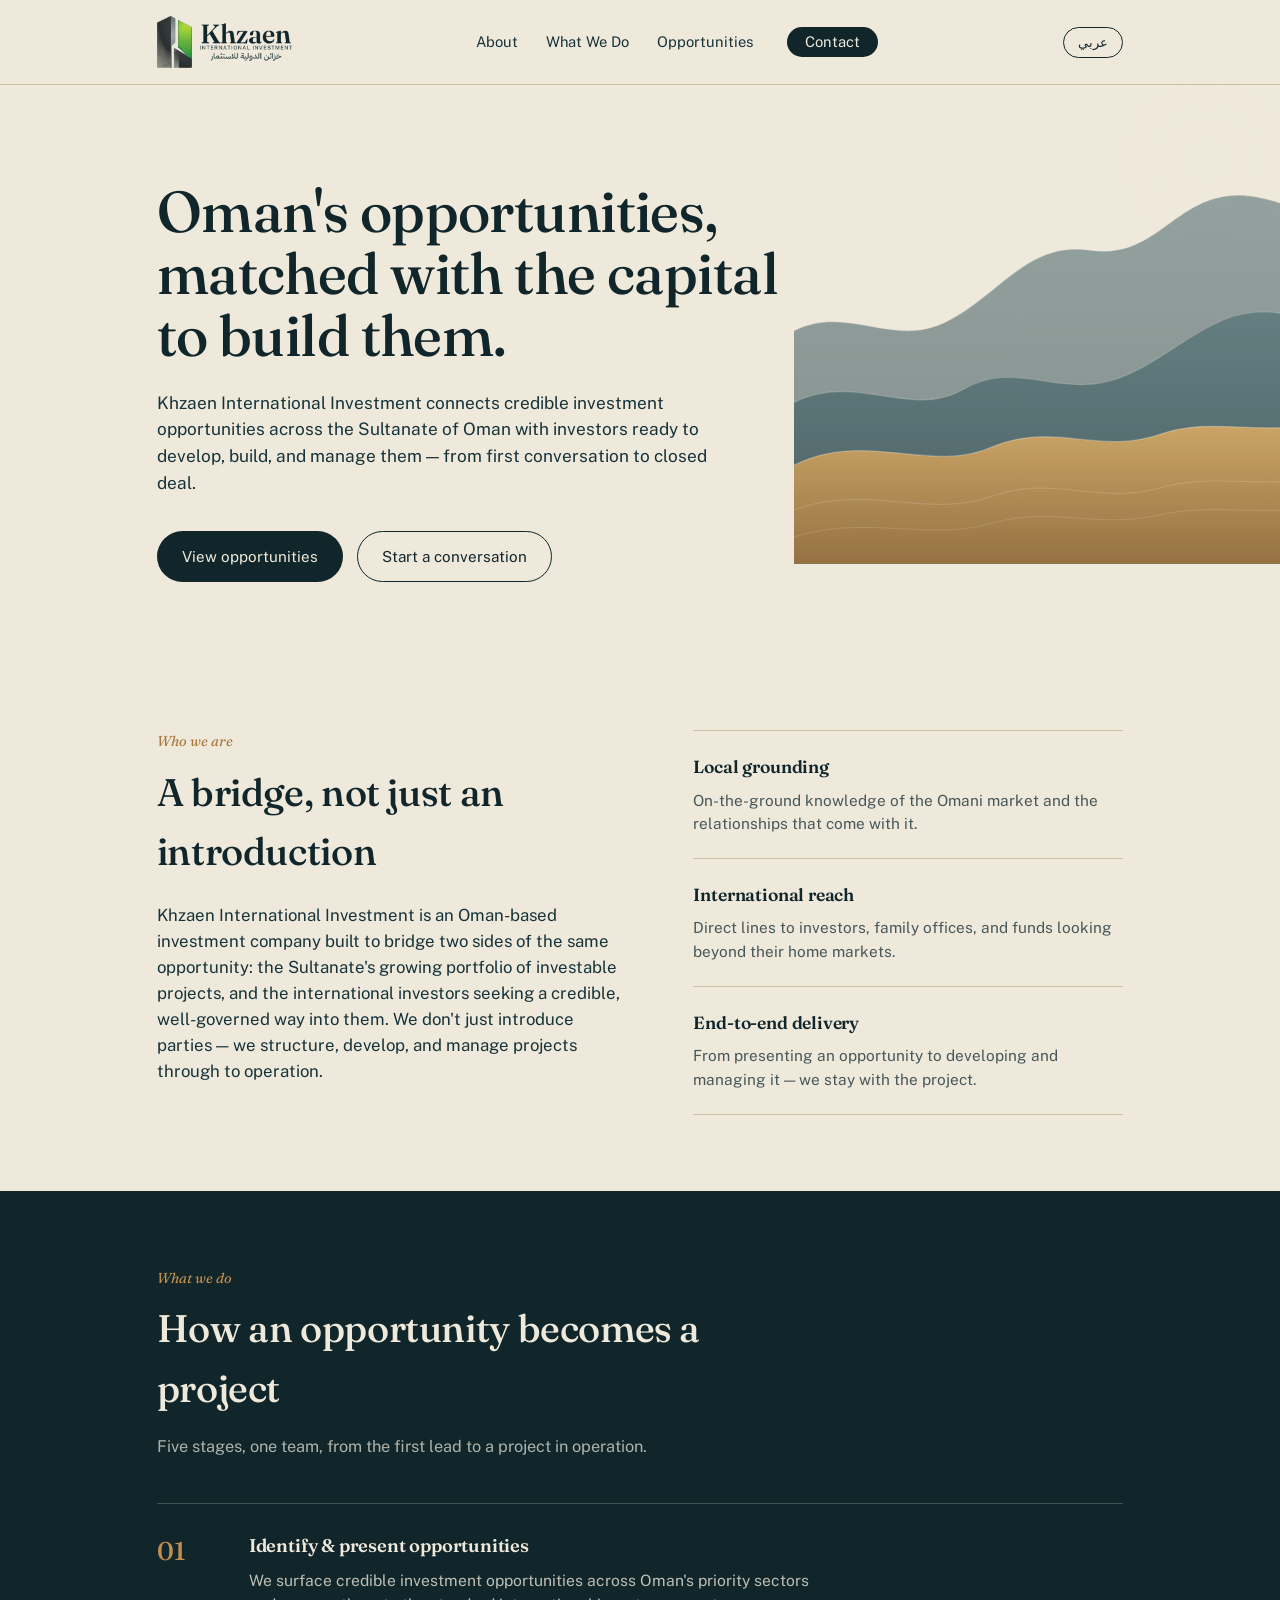
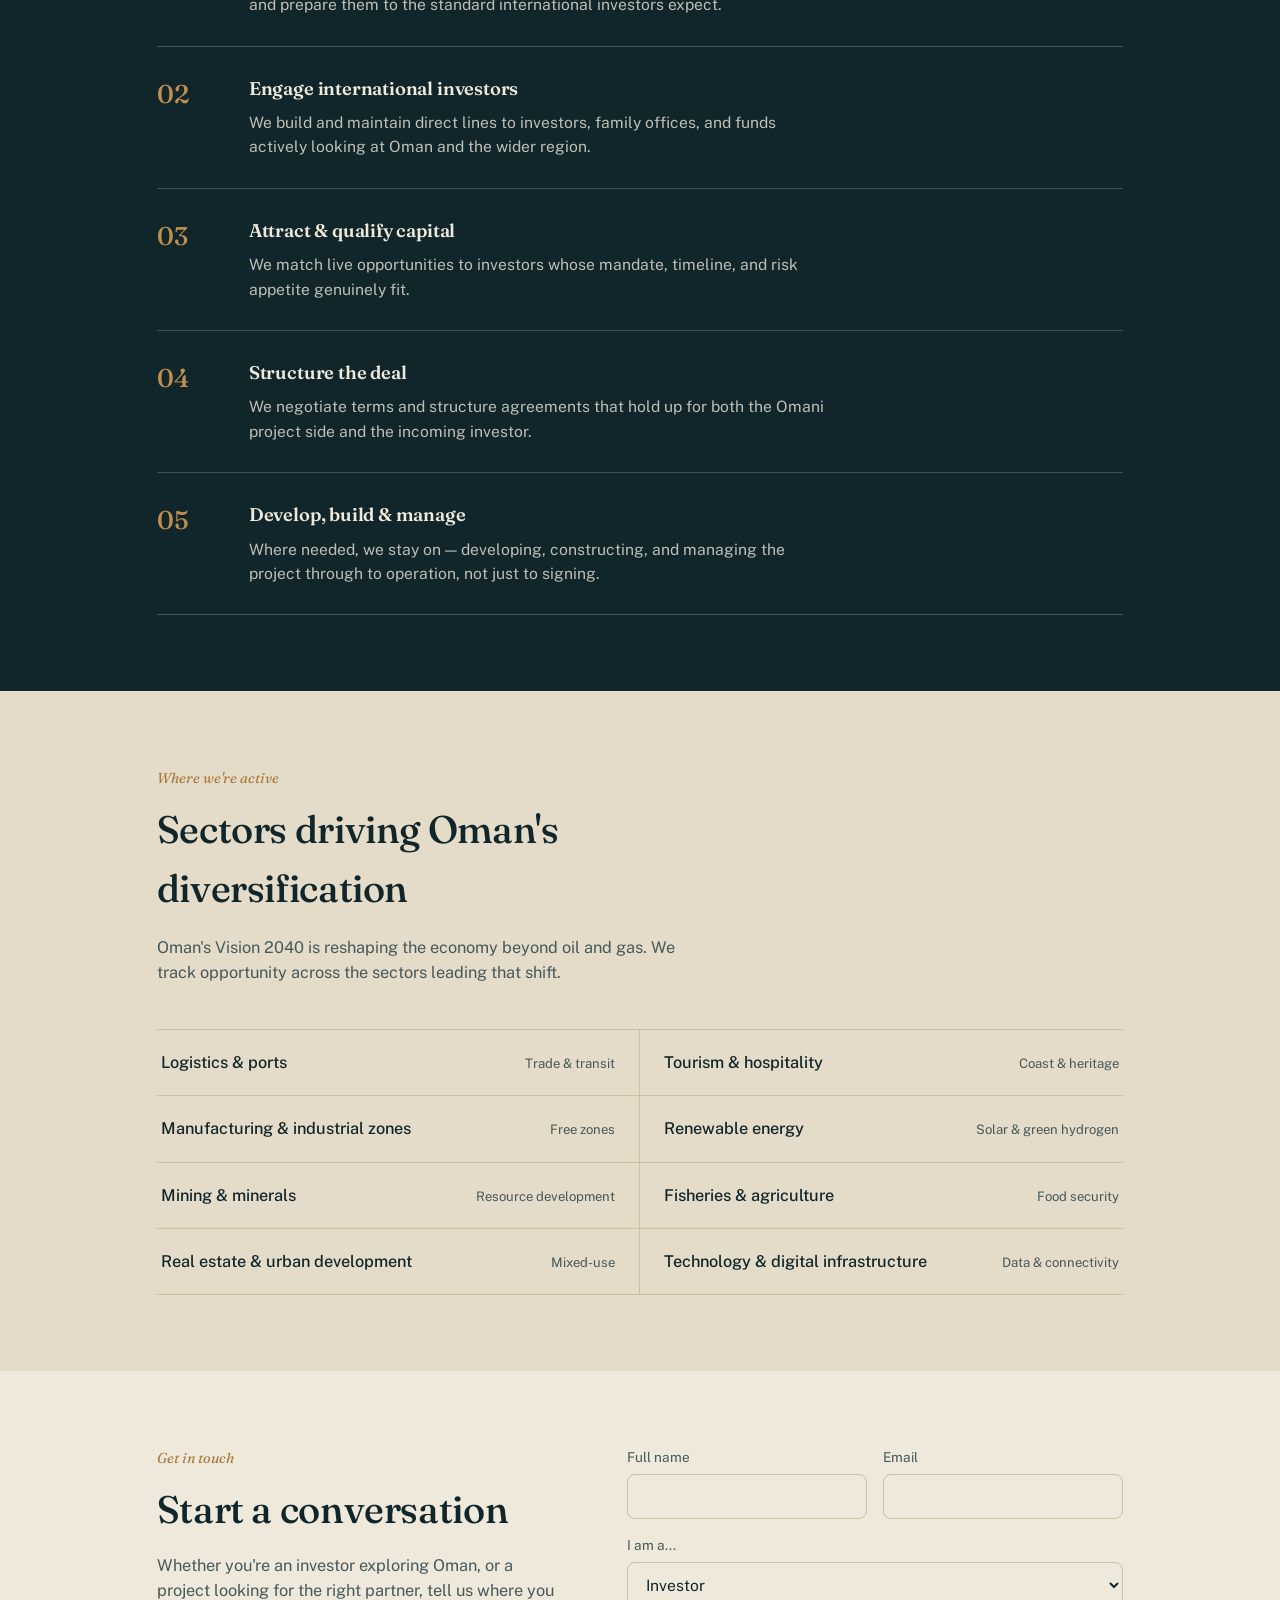
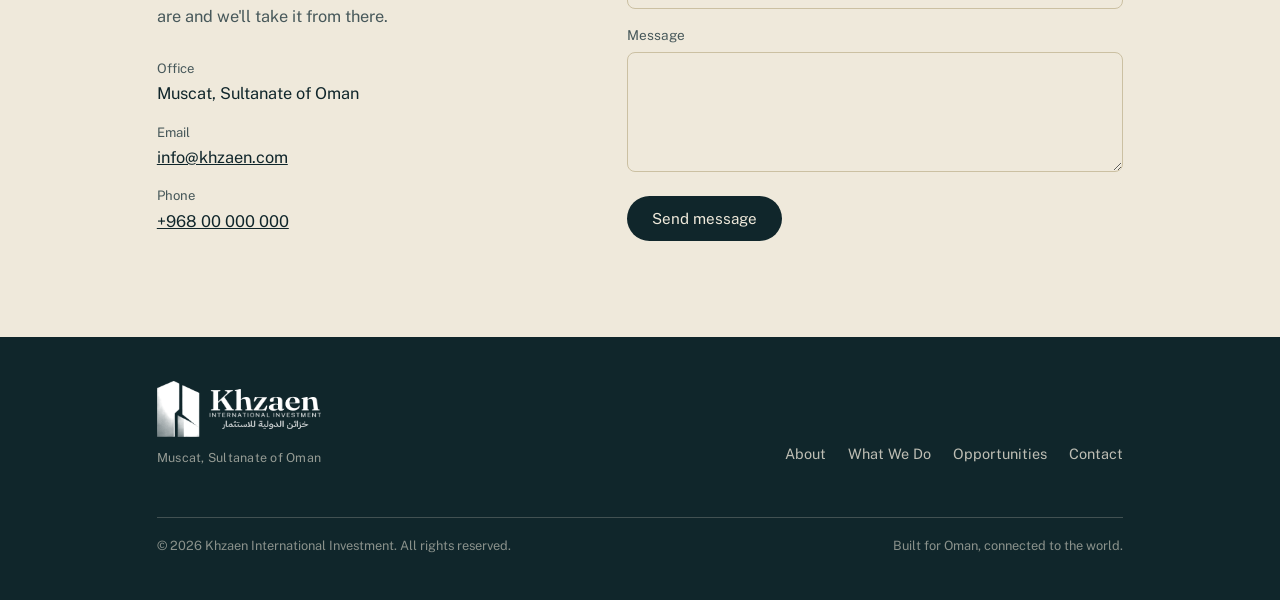
==== index.html @ ea6ee42a "Redesign hero graphic with organic contour illustration" ====
<!DOCTYPE html>
<html lang="en" dir="ltr">
<head>
<meta charset="UTF-8">
<meta name="viewport" content="width=device-width, initial-scale=1.0">
<title>Khzaen International Investment | خزائن الدولية للاستثمار</title>
<meta name="description" content="Khzaen International Investment connects credible investment opportunities in the Sultanate of Oman with international investors — from first conversation to closed deal.">
<link rel="stylesheet" href="styles.css?v=2">
</head>
<body>

<header class="site-header">
  <div class="wrap">
    <a href="#top" class="brand" style="text-decoration:none;">
      <img src="assets/letterhead_logos/khzaen-logo-color.png" alt="Khzaen International Investment | خزائن الدولية للاستثمار" class="brand-logo">
    </a>

    <nav class="primary-nav">
      <a href="#about"><span data-en>About</span><span data-ar>من نحن</span></a>
      <a href="#what-we-do"><span data-en>What We Do</span><span data-ar>ماذا نقدم</span></a>
      <a href="#sectors"><span data-en>Opportunities</span><span data-ar>الفرص</span></a>
      <a href="#contact" class="nav-cta"><span data-en>Contact</span><span data-ar>تواصل معنا</span></a>
    </nav>

    <div class="header-controls">
      <button class="lang-toggle" id="langToggle" aria-label="Switch language">
        <span data-en>عربي</span>
        <span data-ar>English</span>
      </button>
      <button class="menu-btn" id="menuBtn" aria-label="Open menu" aria-expanded="false">
        <span></span><span></span><span></span>
      </button>
    </div>
  </div>

  <nav class="mobile-nav" id="mobileNav">
    <a href="#about"><span data-en>About</span><span data-ar>من نحن</span></a>
    <a href="#what-we-do"><span data-en>What We Do</span><span data-ar>ماذا نقدم</span></a>
    <a href="#sectors"><span data-en>Opportunities</span><span data-ar>الفرص</span></a>
    <a href="#contact"><span data-en>Contact</span><span data-ar>تواصل معنا</span></a>
  </nav>
</header>

<main id="top">

  <!-- HERO -->
  <section class="hero">
    <svg class="hero-motif" viewBox="0 0 600 560" xmlns="http://www.w3.org/2000/svg" aria-hidden="true">
      <!-- organic terrace/wadi contour illustration, Jebel Akhdar inspired -->
      <defs>
        <linearGradient id="ridgeBack" x1="0" y1="0" x2="0" y2="1">
          <stop offset="0%" stop-color="#345761"/>
          <stop offset="100%" stop-color="#16333A"/>
        </linearGradient>
        <linearGradient id="ridgeMid" x1="0" y1="0" x2="0" y2="1">
          <stop offset="0%" stop-color="#4A6B71"/>
          <stop offset="100%" stop-color="#28454B"/>
        </linearGradient>
        <linearGradient id="ridgeFront" x1="0" y1="0" x2="0" y2="1">
          <stop offset="0%" stop-color="#C9A05C"/>
          <stop offset="100%" stop-color="#8C6532"/>
        </linearGradient>
        <radialGradient id="sunGlow" cx="50%" cy="50%" r="50%">
          <stop offset="0%" stop-color="#EFE9DC" stop-opacity="0.95"/>
          <stop offset="100%" stop-color="#EFE9DC" stop-opacity="0"/>
        </radialGradient>
      </defs>

      <circle cx="460" cy="110" r="90" fill="url(#sunGlow)"/>
      <circle cx="460" cy="110" r="30" fill="#EFE9DC" opacity="0.95"/>

      <path d="M0,560 L0,300 C 60,270 110,320 170,290 C 230,260 260,200 330,210 C 400,220 420,160 480,150 C 530,142 560,175 600,160 L600,560 Z"
            fill="url(#ridgeBack)" opacity="0.55"/>
      <path d="M0,300 C 60,270 110,320 170,290 C 230,260 260,200 330,210 C 400,220 420,160 480,150 C 530,142 560,175 600,160"
            fill="none" stroke="#EFE9DC" stroke-opacity="0.25" stroke-width="1.5"/>

      <path d="M0,560 L0,380 C 70,345 130,400 190,365 C 250,330 300,380 370,350 C 430,325 470,270 540,280 C 570,285 585,300 600,295 L600,560 Z"
            fill="url(#ridgeMid)" opacity="0.8"/>
      <path d="M0,380 C 70,345 130,400 190,365 C 250,330 300,380 370,350 C 430,325 470,270 540,280 C 570,285 585,300 600,295"
            fill="none" stroke="#EFE9DC" stroke-opacity="0.2" stroke-width="1.5"/>

      <path d="M0,560 L0,450 C 80,410 150,460 220,430 C 290,400 340,440 410,415 C 470,395 520,420 600,400 L600,560 Z"
            fill="url(#ridgeFront)"/>
      <path d="M0,450 C 80,410 150,460 220,430 C 290,400 340,440 410,415 C 470,395 520,420 600,400"
            fill="none" stroke="#EFE9DC" stroke-opacity="0.3" stroke-width="1.5"/>
      <path d="M0,500 C 80,470 150,510 220,485 C 290,460 340,495 410,475 C 470,458 520,478 600,462"
            fill="none" stroke="#EFE9DC" stroke-opacity="0.22" stroke-width="1"/>
      <path d="M0,530 C 80,505 150,535 220,515 C 290,495 340,522 410,505 C 470,492 520,508 600,495"
            fill="none" stroke="#EFE9DC" stroke-opacity="0.18" stroke-width="1"/>
    </svg>

    <div class="wrap">
      <div class="hero-inner">
        <h1>
          <span data-en>Oman's opportunities, matched with the capital to build them.</span>
          <span data-ar>فرص عُمان، بالتمويل القادر على تحقيقها.</span>
        </h1>
        <p class="lede">
          <span data-en>Khzaen International Investment connects credible investment opportunities across the Sultanate of Oman with investors ready to develop, build, and manage them — from first conversation to closed deal.</span>
          <span data-ar>تجمع خزائن الدولية للاستثمار بين الفرص الاستثمارية الموثوقة في سلطنة عُمان والمستثمرين المستعدين لتطويرها وبنائها وإدارتها — من أول حديث حتى إتمام الصفقة.</span>
        </p>
        <div class="hero-ctas">
          <a href="#sectors" class="btn btn-primary">
            <span data-en>View opportunities</span><span data-ar>استعرض الفرص</span>
          </a>
          <a href="#contact" class="btn btn-ghost">
            <span data-en>Start a conversation</span><span data-ar>ابدأ حديثًا</span>
          </a>
        </div>
      </div>
    </div>
  </section>

  <!-- ABOUT -->
  <section class="about" id="about">
    <div class="wrap about-grid">
      <div class="about-body">
        <div class="section-head" style="margin-bottom:20px;">
          <span class="kicker" data-en>Who we are</span>
          <span class="kicker" data-ar>من نحن</span>
          <h2 data-en>A bridge, not just an introduction</h2>
          <h2 data-ar>همزة وصل، لا مجرد تعريف</h2>
        </div>
        <p data-en>Khzaen International Investment is an Oman-based investment company built to bridge two sides of the same opportunity: the Sultanate's growing portfolio of investable projects, and the international investors seeking a credible, well-governed way into them. We don't just introduce parties — we structure, develop, and manage projects through to operation.</p>
        <p data-ar>خزائن الدولية للاستثمار شركة استثمارية مقرها سلطنة عُمان، تأسست لتكون همزة وصل بين طرفي الفرصة نفسها: محفظة عُمان المتنامية من المشاريع القابلة للاستثمار، والمستثمرين الدوليين الباحثين عن طريق موثوق وحوكمة واضحة للدخول إليها. نحن لا نكتفي بالتعريف بين الأطراف، بل نُهيكل المشاريع ونطورها وندير تنفيذها حتى مرحلة التشغيل.</p>
      </div>

      <div class="pillars">
        <div class="pillar">
          <h3><span data-en>Local grounding</span><span data-ar>حضور محلي</span></h3>
          <p><span data-en>On-the-ground knowledge of the Omani market and the relationships that come with it.</span><span data-ar>معرفة ميدانية بالسوق العُماني وشبكة علاقات راسخة على الأرض.</span></p>
        </div>
        <div class="pillar">
          <h3><span data-en>International reach</span><span data-ar>امتداد دولي</span></h3>
          <p><span data-en>Direct lines to investors, family offices, and funds looking beyond their home markets.</span><span data-ar>قنوات مباشرة مع مستثمرين وصناديق عائلية تبحث عن فرص خارج أسواقها المحلية.</span></p>
        </div>
        <div class="pillar">
          <h3><span data-en>End-to-end delivery</span><span data-ar>تنفيذ متكامل</span></h3>
          <p><span data-en>From presenting an opportunity to developing and managing it — we stay with the project.</span><span data-ar>من عرض الفرصة إلى تطويرها وإدارتها — نبقى مع المشروع حتى النهاية.</span></p>
        </div>
      </div>
    </div>
  </section>

  <!-- WHAT WE DO -->
  <section class="pipeline" id="what-we-do">
    <div class="wrap">
      <div class="section-head">
        <span class="kicker" data-en>What we do</span>
        <span class="kicker" data-ar>ماذا نقدم</span>
        <h2 data-en>How an opportunity becomes a project</h2>
        <h2 data-ar>كيف تتحول الفرصة إلى مشروع</h2>
        <p data-en>Five stages, one team, from the first lead to a project in operation.</p>
        <p data-ar>خمس مراحل، فريق واحد، من أول خيط حتى مشروع قائم على التشغيل.</p>
      </div>

      <div class="pipeline-list">
        <div class="pipeline-item">
          <span class="pipeline-num">01</span>
          <div>
            <h3><span data-en>Identify &amp; present opportunities</span><span data-ar>تحديد الفرص وعرضها</span></h3>
            <p><span data-en>We surface credible investment opportunities across Oman's priority sectors and prepare them to the standard international investors expect.</span><span data-ar>نرصد الفرص الاستثمارية الموثوقة في القطاعات ذات الأولوية بعُمان ونجهزها بالمعايير التي يتوقعها المستثمر الدولي.</span></p>
          </div>
        </div>
        <div class="pipeline-item">
          <span class="pipeline-num">02</span>
          <div>
            <h3><span data-en>Engage international investors</span><span data-ar>التواصل مع المستثمرين الدوليين</span></h3>
            <p><span data-en>We build and maintain direct lines to investors, family offices, and funds actively looking at Oman and the wider region.</span><span data-ar>نبني ونحافظ على قنوات مباشرة مع مستثمرين وصناديق عائلية تبحث بجدية عن فرص في عُمان والمنطقة.</span></p>
          </div>
        </div>
        <div class="pipeline-item">
          <span class="pipeline-num">03</span>
          <div>
            <h3><span data-en>Attract &amp; qualify capital</span><span data-ar>جذب رأس المال المناسب</span></h3>
            <p><span data-en>We match live opportunities to investors whose mandate, timeline, and risk appetite genuinely fit.</span><span data-ar>نربط كل فرصة بمستثمرين يتوافق نطاق استثمارهم وجدولهم الزمني وقدرتهم على تحمل المخاطر معها فعليًا.</span></p>
          </div>
        </div>
        <div class="pipeline-item">
          <span class="pipeline-num">04</span>
          <div>
            <h3><span data-en>Structure the deal</span><span data-ar>هيكلة الصفقة</span></h3>
            <p><span data-en>We negotiate terms and structure agreements that hold up for both the Omani project side and the incoming investor.</span><span data-ar>نتفاوض على الشروط ونهيكل الاتفاقيات بما يخدم مصلحة الطرف العُماني والمستثمر الوافد معًا.</span></p>
          </div>
        </div>
        <div class="pipeline-item">
          <span class="pipeline-num">05</span>
          <div>
            <h3><span data-en>Develop, build &amp; manage</span><span data-ar>التطوير والبناء والإدارة</span></h3>
            <p><span data-en>Where needed, we stay on — developing, constructing, and managing the project through to operation, not just to signing.</span><span data-ar>عند الحاجة، نبقى في الصورة: نطور المشروع ونبنيه وندير تشغيله، لا نكتفي بالتوقيع.</span></p>
          </div>
        </div>
      </div>
    </div>
  </section>

  <!-- SECTORS -->
  <section class="sectors" id="sectors">
    <div class="wrap">
      <div class="section-head">
        <span class="kicker" data-en>Where we're active</span>
        <span class="kicker" data-ar>أين نعمل</span>
        <h2 data-en>Sectors driving Oman's diversification</h2>
        <h2 data-ar>القطاعات التي تقود تنويع الاقتصاد العُماني</h2>
        <p data-en>Oman's Vision 2040 is reshaping the economy beyond oil and gas. We track opportunity across the sectors leading that shift.</p>
        <p data-ar>تعيد رؤية عُمان 2040 تشكيل الاقتصاد إلى ما وراء النفط والغاز. نتابع الفرص في القطاعات التي تقود هذا التحول.</p>
      </div>

      <div class="sector-grid">
        <div class="sector-item"><span class="sector-name" data-en>Logistics &amp; ports</span><span class="sector-name" data-ar>الخدمات اللوجستية والموانئ</span><span class="sector-tag" data-en>Trade &amp; transit</span><span class="sector-tag" data-ar>التجارة والعبور</span></div>
        <div class="sector-item"><span class="sector-name" data-en>Tourism &amp; hospitality</span><span class="sector-name" data-ar>السياحة والضيافة</span><span class="sector-tag" data-en>Coast &amp; heritage</span><span class="sector-tag" data-ar>الساحل والتراث</span></div>
        <div class="sector-item"><span class="sector-name" data-en>Manufacturing &amp; industrial zones</span><span class="sector-name" data-ar>الصناعة والمناطق الصناعية</span><span class="sector-tag" data-en>Free zones</span><span class="sector-tag" data-ar>المناطق الحرة</span></div>
        <div class="sector-item"><span class="sector-name" data-en>Renewable energy</span><span class="sector-name" data-ar>الطاقة المتجددة</span><span class="sector-tag" data-en>Solar &amp; green hydrogen</span><span class="sector-tag" data-ar>الطاقة الشمسية والهيدروجين الأخضر</span></div>
        <div class="sector-item"><span class="sector-name" data-en>Mining &amp; minerals</span><span class="sector-name" data-ar>التعدين والثروة المعدنية</span><span class="sector-tag" data-en>Resource development</span><span class="sector-tag" data-ar>تطوير الموارد</span></div>
        <div class="sector-item"><span class="sector-name" data-en>Fisheries &amp; agriculture</span><span class="sector-name" data-ar>الثروة السمكية والزراعة</span><span class="sector-tag" data-en>Food security</span><span class="sector-tag" data-ar>الأمن الغذائي</span></div>
        <div class="sector-item"><span class="sector-name" data-en>Real estate &amp; urban development</span><span class="sector-name" data-ar>التطوير العقاري والحضري</span><span class="sector-tag" data-en>Mixed-use</span><span class="sector-tag" data-ar>الاستخدامات المتعددة</span></div>
        <div class="sector-item"><span class="sector-name" data-en>Technology &amp; digital infrastructure</span><span class="sector-name" data-ar>التقنية والبنية الرقمية</span><span class="sector-tag" data-en>Data &amp; connectivity</span><span class="sector-tag" data-ar>البيانات والاتصال</span></div>
      </div>
    </div>
  </section>

  <!-- CONTACT -->
  <section class="contact" id="contact">
    <div class="wrap contact-grid">
      <div class="contact-info">
        <div class="section-head" style="margin-bottom:0;">
          <span class="kicker" data-en>Get in touch</span>
          <span class="kicker" data-ar>تواصل معنا</span>
          <h2 data-en>Start a conversation</h2>
          <h2 data-ar>ابدأ حديثًا</h2>
          <p><span data-en>Whether you're an investor exploring Oman, or a project looking for the right partner, tell us where you are and we'll take it from there.</span><span data-ar>سواء كنت مستثمرًا يستكشف عُمان، أو مشروعًا يبحث عن الشريك المناسب، أخبرنا أين أنت وسنأخذ الأمر من هناك.</span></p>
        </div>

        <dl class="contact-detail">
          <dt data-en>Office</dt><dt data-ar>المكتب</dt>
          <dd data-en>Muscat, Sultanate of Oman</dd><dd data-ar>مسقط، سلطنة عُمان</dd>

          <dt data-en>Email</dt><dt data-ar>البريد الإلكتروني</dt>
          <dd><a href="mailto:info@khzaen.com">info@khzaen.com</a></dd>

          <dt data-en>Phone</dt><dt data-ar>الهاتف</dt>
          <dd><a href="tel:+96800000000">+968 00 000 000</a></dd>
        </dl>
      </div>

      <form class="contact-form" id="contactForm">
        <div class="form-row">
          <div>
            <label for="name"><span data-en>Full name</span><span data-ar>الاسم الكامل</span></label>
            <input type="text" id="name" name="name" required>
          </div>
          <div>
            <label for="email"><span data-en>Email</span><span data-ar>البريد الإلكتروني</span></label>
            <input type="email" id="email" name="email" required>
          </div>
        </div>

        <div>
          <label for="role"><span data-en>I am a...</span><span data-ar>أنا...</span></label>
          <select id="role" name="role">
            <option value="investor" data-en="Investor" data-ar="مستثمر">Investor</option>
            <option value="project" data-en="Project owner" data-ar="صاحب مشروع">Project owner</option>
            <option value="other" data-en="Other" data-ar="أخرى">Other</option>
          </select>
        </div>

        <div>
          <label for="message"><span data-en>Message</span><span data-ar>الرسالة</span></label>
          <textarea id="message" name="message" required></textarea>
        </div>

        <button type="submit" class="btn btn-primary" style="align-self:flex-start;">
          <span data-en>Send message</span><span data-ar>إرسال الرسالة</span>
        </button>
        <p class="form-note" id="formNote"></p>
      </form>
    </div>
  </section>

</main>

<footer>
  <div class="wrap footer-grid">
    <div class="brand">
      <img src="assets/letterhead_logos/khzaen-logo-white.png" alt="Khzaen International Investment | خزائن الدولية للاستثمار" class="brand-logo brand-logo-footer">
      <p class="office-line">
        <span data-en>Muscat, Sultanate of Oman</span>
        <span data-ar>مسقط، سلطنة عُمان</span>
      </p>
    </div>
    <nav class="footer-nav">
      <a href="#about"><span data-en>About</span><span data-ar>من نحن</span></a>
      <a href="#what-we-do"><span data-en>What We Do</span><span data-ar>ماذا نقدم</span></a>
      <a href="#sectors"><span data-en>Opportunities</span><span data-ar>الفرص</span></a>
      <a href="#contact"><span data-en>Contact</span><span data-ar>تواصل معنا</span></a>
    </nav>
    <div class="footer-meta">
      <span data-en>© 2026 Khzaen International Investment. All rights reserved.</span>
      <span data-ar>© 2026 خزائن الدولية للاستثمار. جميع الحقوق محفوظة.</span>
      <span data-en>Built for Oman, connected to the world.</span>
      <span data-ar>مبنية من عُمان، ومتصلة بالعالم.</span>
    </div>
  </div>
</footer>

<script src="script.js"></script>
</body>
</html>
---- styles.css ----
/* ============================================================
   Khzaen International Investment — stylesheet
   Palette: deep marine ink, warm stone paper, muted brass + rust
   ============================================================ */

@import url('https://fonts.googleapis.com/css2?family=Fraunces:ital,opsz,wght@0,9..144,400;0,9..144,500;0,9..144,600;1,9..144,500&family=Public+Sans:wght@400;500;600&family=Markazi+Text:wght@500;600;700&family=IBM+Plex+Sans+Arabic:wght@400;500;600&display=swap');

:root{
  --ink: #10262B;
  --ink-2: #16333A;
  --paper: #EFE9DB;
  --paper-2: #E4DCC8;
  --line: #CBC0A2;
  --line-on-ink: rgba(239,233,219,0.22);
  --brass: #A9793C;
  --brass-bright: #C08F4E;
  --rust: #7B3B2A;
  --ink-soft: #47585A;
  --paper-soft: rgba(239,233,219,0.72);

  --serif-en: 'Fraunces', serif;
  --sans-en: 'Public Sans', sans-serif;
  --serif-ar: 'Markazi Text', serif;
  --sans-ar: 'IBM Plex Sans Arabic', sans-serif;

  --max: 1120px;
  --edge: 6vw;
}

*{ box-sizing:border-box; }
html,body{ margin:0; padding:0; }

html{ scroll-behavior:smooth; }
@media (prefers-reduced-motion: reduce){
  html{ scroll-behavior:auto; }
  *{ animation-duration:0.001ms !important; transition-duration:0.001ms !important; }
}

body{
  background:var(--paper);
  color:var(--ink);
  font-family:var(--sans-en);
  line-height:1.55;
  -webkit-font-smoothing:antialiased;
}

html[lang="ar"] body{ font-family:var(--sans-ar); }

h1,h2,h3,.display{
  font-family:var(--serif-en);
  font-weight:500;
  color:var(--ink);
  margin:0;
  letter-spacing:-0.01em;
}
html[lang="ar"] h1, html[lang="ar"] h2, html[lang="ar"] h3, html[lang="ar"] .display{
  font-family:var(--serif-ar);
  font-weight:700;
  letter-spacing:0;
}

p{ margin:0; }
a{ color:inherit; }
ul{ margin:0; padding:0; list-style:none; }
button{ font-family:inherit; }

/* language toggling ------------------------------------------------ */
html[lang="en"] [data-ar]{ display:none; }
html[lang="ar"] [data-en]{ display:none; }
html[dir="rtl"] { direction:rtl; }

/* logical-property helpers so RTL flips automatically */
.wrap{
  max-width:var(--max);
  margin-inline:auto;
  padding-inline:var(--edge);
}

/* header ------------------------------------------------------------ */
.site-header{
  position:sticky; top:0; z-index:40;
  background:var(--paper-soft);
  backdrop-filter:blur(10px);
  border-bottom:1px solid var(--line);
}
.site-header .wrap{
  display:flex; align-items:center; justify-content:space-between;
  padding-block:16px;
}
.brand{ display:flex; flex-direction:column; line-height:1.1; }
.brand-logo{ display:block; height:52px; width:auto; }
.brand-logo-footer{ height:56px; margin-bottom:14px; }
.office-line{ margin:0; font-size:0.78rem; color:rgba(239,233,219,0.6); letter-spacing:0.02em; }
@media (max-width:860px){
  .brand-logo{ height:42px; }
  .brand-logo-footer{ height:44px; }
}

nav.primary-nav{ display:flex; align-items:center; gap:28px; }
nav.primary-nav a{
  text-decoration:none; font-size:0.92rem; color:var(--ink-2);
  position:relative; padding-block:4px;
}
nav.primary-nav a::after{
  content:""; position:absolute; inset-inline-start:0; bottom:-2px;
  width:0; height:1px; background:var(--brass); transition:width .25s ease;
}
nav.primary-nav a:hover::after{ width:100%; }

.lang-toggle{
  border:1px solid var(--ink); background:transparent; color:var(--ink);
  padding:7px 14px; border-radius:999px; font-size:0.82rem; cursor:pointer;
  transition:background .2s ease, color .2s ease;
}
.lang-toggle:hover{ background:var(--ink); color:var(--paper); }

.nav-cta{
  display:inline-block; background:var(--ink); color:var(--paper) !important;
  padding:9px 18px; border-radius:999px; font-size:0.85rem; text-decoration:none;
  margin-inline-start:6px;
}

.header-controls{ display:flex; align-items:center; gap:14px; }

.menu-btn{ display:none; background:none; border:none; cursor:pointer; padding:6px; }
.menu-btn span{ display:block; width:22px; height:1.5px; background:var(--ink); margin:5px 0; }

/* hero --------------------------------------------------------------- */
.hero{
  position:relative;
  padding-block:96px 72px;
  overflow:hidden;
}
.hero .wrap{ position:relative; z-index:2; }
.hero-motif{
  position:absolute; inset-inline-end:-4%; top:-4%;
  width:min(42vw, 560px); opacity:0.95; z-index:1;
  animation:riseIn 1.4s cubic-bezier(.16,1,.3,1) both;
}
@keyframes riseIn{
  from{ transform:translateY(26px); opacity:0; }
  to{ transform:translateY(0); opacity:0.9; }
}
.hero-inner{ max-width:640px; }
.hero h1{
  font-size:clamp(2.2rem, 4.6vw, 3.6rem);
  line-height:1.08;
  animation:fadeUp .9s cubic-bezier(.16,1,.3,1) both .1s;
}
html[lang="ar"] .hero h1{ line-height:1.3; font-size:clamp(2.1rem, 4.6vw, 3.5rem); }
.hero p.lede{
  margin-top:22px; font-size:1.08rem; color:var(--ink-2); max-width:52ch;
  animation:fadeUp .9s cubic-bezier(.16,1,.3,1) both .22s;
}
@keyframes fadeUp{ from{ opacity:0; transform:translateY(12px);} to{opacity:1; transform:translateY(0);} }

.hero-ctas{ display:flex; gap:14px; margin-top:34px; flex-wrap:wrap; }
.btn{
  display:inline-flex; align-items:center; gap:8px;
  padding:13px 24px; border-radius:999px; font-size:0.95rem;
  text-decoration:none; cursor:pointer; border:1px solid transparent;
  transition:transform .18s ease, background .2s ease, color .2s ease, border-color .2s ease;
}
.btn:hover{ transform:translateY(-1px); }
.btn-primary{ background:var(--ink); color:var(--paper); }
.btn-primary:hover{ background:var(--ink-2); }
.btn-ghost{ border-color:var(--ink); color:var(--ink); }
.btn-ghost:hover{ background:var(--ink); color:var(--paper); }

/* section rhythm ------------------------------------------------------ */
section{ padding-block:76px; }
.section-head{ max-width:640px; margin-bottom:44px; }
.section-head .kicker{
  display:block; font-size:0.9rem; color:var(--brass); margin-bottom:10px; font-family:var(--serif-en); font-style:italic;
}
html[lang="ar"] .section-head .kicker{ font-family:var(--serif-ar); font-style:normal; }
.section-head h2{ font-size:clamp(1.7rem, 3vw, 2.4rem); }
.section-head p{ margin-top:16px; color:var(--ink-soft); font-size:1.02rem; max-width:56ch; }

.rule{ border:none; border-top:1px solid var(--line); }

/* about / pillars ------------------------------------------------------ */
.about{ background:var(--paper); }
.about-grid{ display:grid; grid-template-columns:1.1fr 1fr; gap:64px; align-items:start; }
.about-body p{ font-size:1.05rem; color:var(--ink-2); max-width:52ch; }

.pillars{ display:flex; flex-direction:column; }
.pillar{ padding-block:22px; border-top:1px solid var(--line); }
.pillar:last-child{ border-bottom:1px solid var(--line); }
.pillar h3{ font-size:1.1rem; font-weight:600; margin-bottom:8px; }
.pillar p{ color:var(--ink-soft); font-size:0.96rem; }

/* what we do — numbered pipeline ---------------------------------------- */
.pipeline{ background:var(--ink); color:var(--paper); }
.pipeline .section-head h2{ color:var(--paper); }
.pipeline .section-head p{ color:rgba(239,233,219,0.72); }
.pipeline .section-head .kicker{ color:var(--brass-bright); }

.pipeline-list{ display:flex; flex-direction:column; }
.pipeline-item{
  display:grid; grid-template-columns:64px 1fr; gap:28px;
  padding-block:28px; border-top:1px solid var(--line-on-ink);
}
.pipeline-item:last-child{ border-bottom:1px solid var(--line-on-ink); }
.pipeline-num{
  font-family:var(--serif-en); font-size:1.6rem; color:var(--brass-bright); font-weight:500;
}
html[lang="ar"] .pipeline-num{ font-family:var(--serif-ar); }
.pipeline-item h3{ color:var(--paper); font-size:1.15rem; font-weight:600; margin-bottom:8px; }
.pipeline-item p{ color:rgba(239,233,219,0.78); max-width:58ch; font-size:0.98rem; }

/* sectors ---------------------------------------------------------------- */
.sectors{ background:var(--paper-2); position:relative; }
.sector-grid{
  display:grid; grid-template-columns:repeat(2, 1fr); gap:0;
  border-top:1px solid var(--line);
}
.sector-item{
  border-bottom:1px solid var(--line);
  padding:20px 4px;
  display:flex; align-items:baseline; justify-content:space-between; gap:12px;
}
.sector-item:nth-child(odd){ border-inline-end:1px solid var(--line); padding-inline-end:24px; }
.sector-item:nth-child(even){ padding-inline-start:24px; }
.sector-name{ font-size:1.02rem; font-weight:500; }
.sector-tag{ font-size:0.82rem; color:var(--ink-soft); white-space:nowrap; }

/* contact ------------------------------------------------------------------ */
.contact{ background:var(--paper); }
.contact-grid{ display:grid; grid-template-columns:0.9fr 1.1fr; gap:64px; }
.contact-info p{ color:var(--ink-soft); max-width:44ch; margin-top:14px; }
.contact-detail{ margin-top:30px; }
.contact-detail dt{ font-size:0.82rem; color:var(--ink-soft); margin-top:16px; }
.contact-detail dd{ margin:2px 0 0; font-size:1.02rem; }

form.contact-form{ display:flex; flex-direction:column; gap:16px; }
.form-row{ display:grid; grid-template-columns:1fr 1fr; gap:16px; }
label{ display:block; font-size:0.85rem; color:var(--ink-soft); margin-bottom:6px; }
input, select, textarea{
  width:100%; border:1px solid var(--line); background:transparent;
  padding:12px 14px; border-radius:8px; font-size:0.98rem; color:var(--ink);
  font-family:inherit;
}
input:focus, select:focus, textarea:focus{
  outline:2px solid var(--brass); outline-offset:1px; border-color:var(--brass);
}
textarea{ min-height:120px; resize:vertical; }
.form-note{ font-size:0.82rem; color:var(--ink-soft); margin-top:4px; }

/* footer --------------------------------------------------------------------- */
footer{ background:var(--ink); color:var(--paper); padding-block:44px; }
.footer-grid{ display:flex; justify-content:space-between; align-items:flex-end; flex-wrap:wrap; gap:24px; }

.footer-nav{ display:flex; gap:22px; flex-wrap:wrap; }
.footer-nav a{ text-decoration:none; color:rgba(239,233,219,0.78); font-size:0.9rem; }
.footer-meta{ width:100%; border-top:1px solid var(--line-on-ink); margin-top:28px; padding-top:18px;
  display:flex; justify-content:space-between; flex-wrap:wrap; gap:10px; font-size:0.8rem; color:rgba(239,233,219,0.55); }

/* responsive ------------------------------------------------------------------ */
@media (max-width:860px){
  nav.primary-nav{ display:none; }
  .menu-btn{ display:block; }
  .about-grid, .contact-grid{ grid-template-columns:1fr; gap:40px; }
  .sector-grid{ grid-template-columns:1fr; }
  .sector-item:nth-child(odd){ border-inline-end:none; padding-inline-end:4px; }
  .sector-item:nth-child(even){ padding-inline-start:4px; }
  .pipeline-item{ grid-template-columns:44px 1fr; gap:18px; }
  .form-row{ grid-template-columns:1fr; }
  .hero-motif{ display:none; }
}

/* mobile nav drawer ------------------------------------------------------------ */
.mobile-nav{
  display:none; flex-direction:column; gap:2px;
  background:var(--paper); border-bottom:1px solid var(--line);
  padding:8px var(--edge) 18px;
}
.mobile-nav.open{ display:flex; }
.mobile-nav a{ padding:12px 0; text-decoration:none; color:var(--ink); border-top:1px solid var(--line); font-size:0.98rem; }
.mobile-nav a:first-child{ border-top:none; }
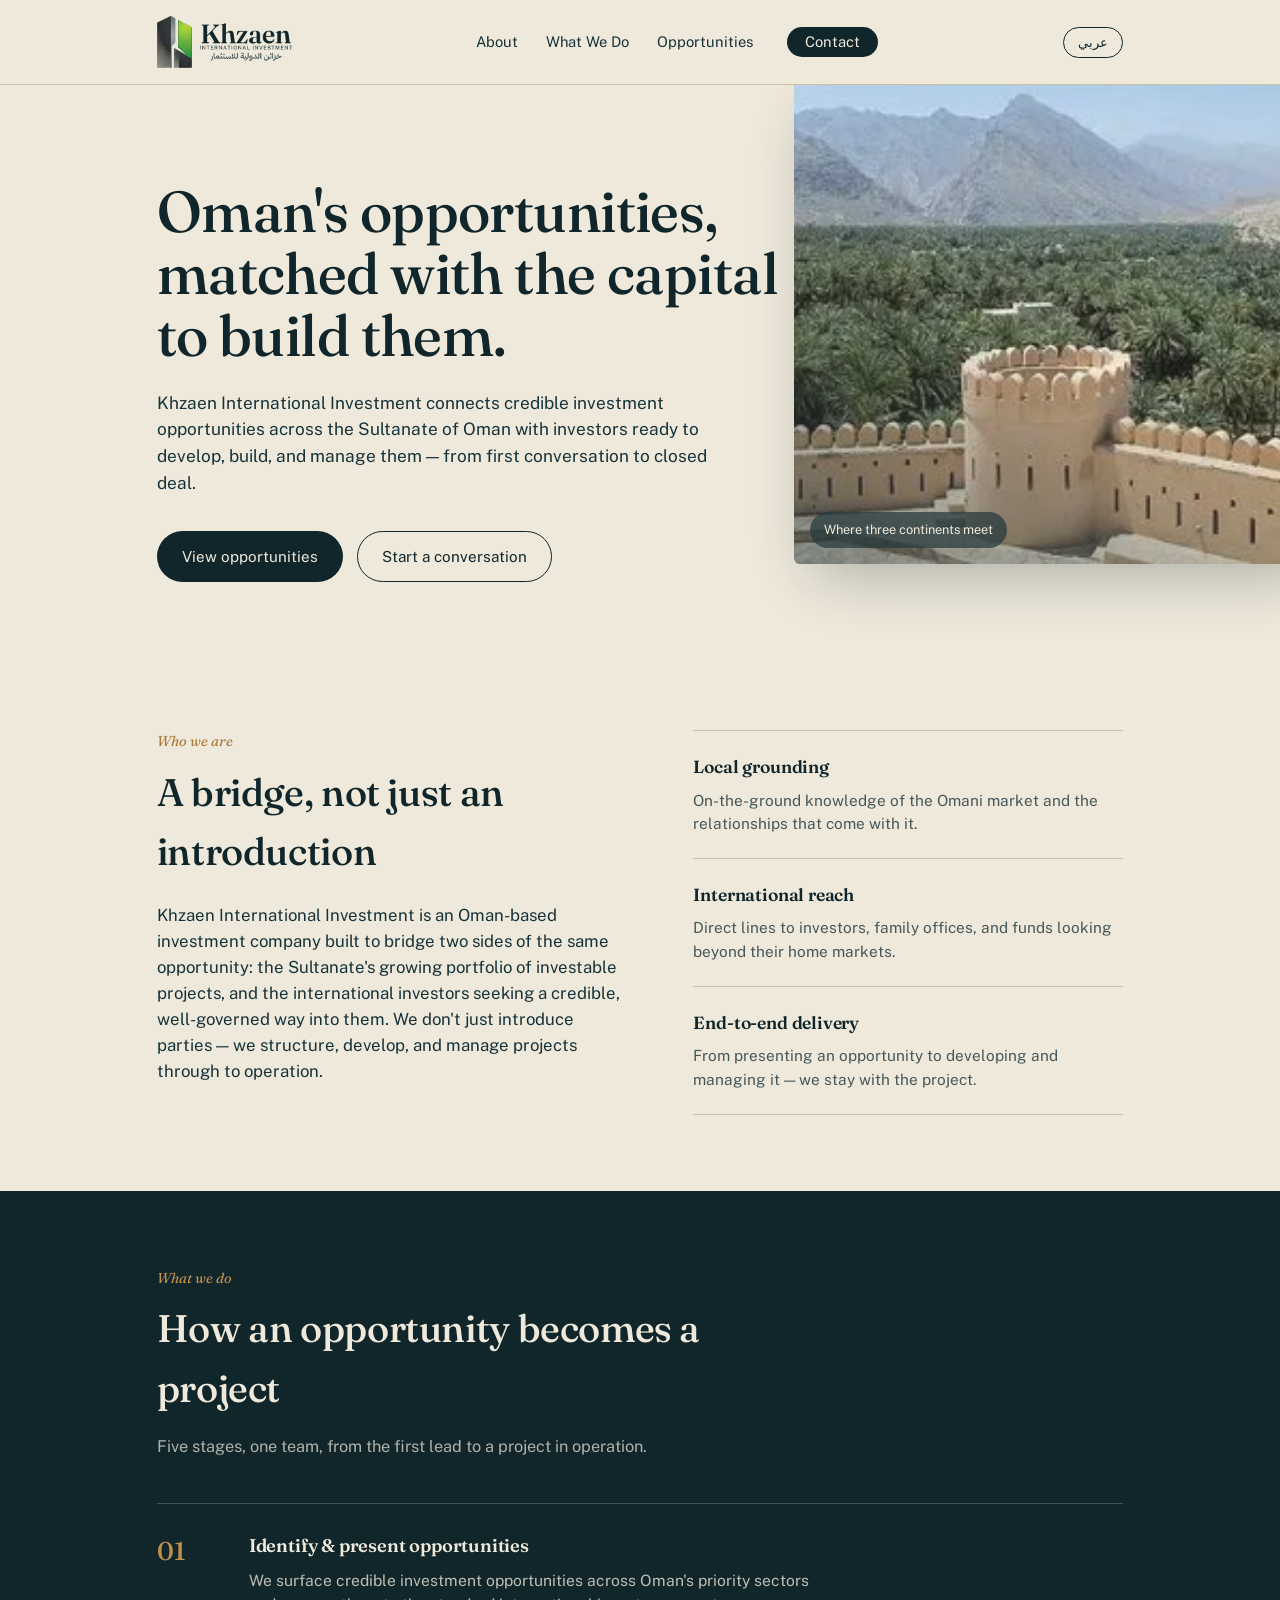
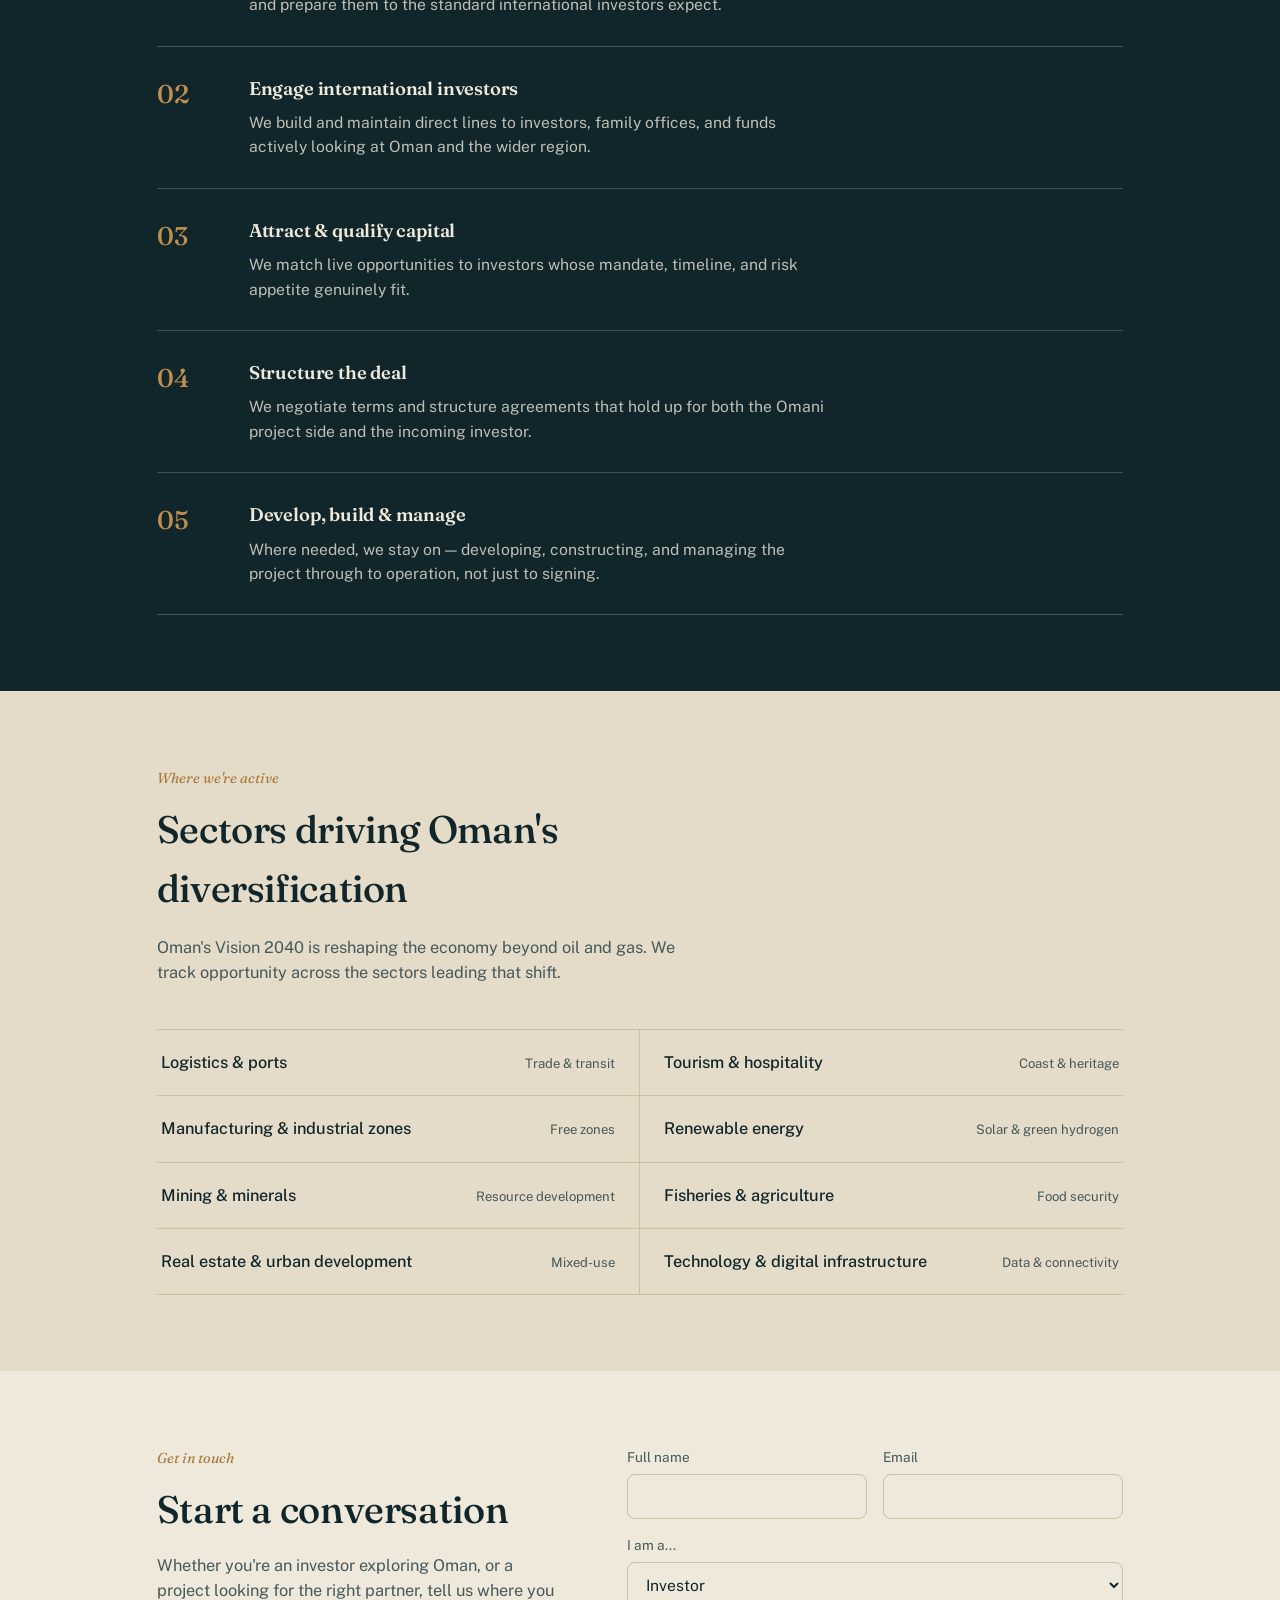
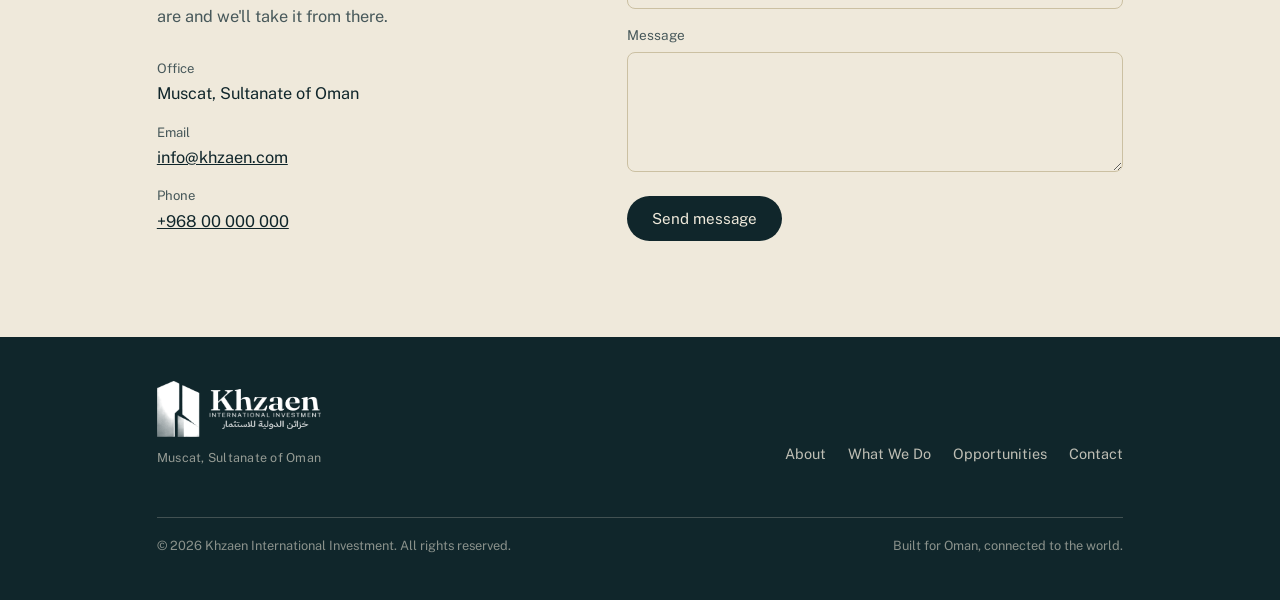
==== commit 7dd75c02: "Add rotating photo banner to hero, replacing illustration" ====
--- a/index.html
+++ b/index.html
@@ -45,49 +45,29 @@
 
   <!-- HERO -->
   <section class="hero">
-    <svg class="hero-motif" viewBox="0 0 600 560" xmlns="http://www.w3.org/2000/svg" aria-hidden="true">
-      <!-- organic terrace/wadi contour illustration, Jebel Akhdar inspired -->
-      <defs>
-        <linearGradient id="ridgeBack" x1="0" y1="0" x2="0" y2="1">
-          <stop offset="0%" stop-color="#345761"/>
-          <stop offset="100%" stop-color="#16333A"/>
-        </linearGradient>
-        <linearGradient id="ridgeMid" x1="0" y1="0" x2="0" y2="1">
-          <stop offset="0%" stop-color="#4A6B71"/>
-          <stop offset="100%" stop-color="#28454B"/>
-        </linearGradient>
-        <linearGradient id="ridgeFront" x1="0" y1="0" x2="0" y2="1">
-          <stop offset="0%" stop-color="#C9A05C"/>
-          <stop offset="100%" stop-color="#8C6532"/>
-        </linearGradient>
-        <radialGradient id="sunGlow" cx="50%" cy="50%" r="50%">
-          <stop offset="0%" stop-color="#EFE9DC" stop-opacity="0.95"/>
-          <stop offset="100%" stop-color="#EFE9DC" stop-opacity="0"/>
-        </radialGradient>
-      </defs>
-
-      <circle cx="460" cy="110" r="90" fill="url(#sunGlow)"/>
-      <circle cx="460" cy="110" r="30" fill="#EFE9DC" opacity="0.95"/>
-
-      <path d="M0,560 L0,300 C 60,270 110,320 170,290 C 230,260 260,200 330,210 C 400,220 420,160 480,150 C 530,142 560,175 600,160 L600,560 Z"
-            fill="url(#ridgeBack)" opacity="0.55"/>
-      <path d="M0,300 C 60,270 110,320 170,290 C 230,260 260,200 330,210 C 400,220 420,160 480,150 C 530,142 560,175 600,160"
-            fill="none" stroke="#EFE9DC" stroke-opacity="0.25" stroke-width="1.5"/>
-
-      <path d="M0,560 L0,380 C 70,345 130,400 190,365 C 250,330 300,380 370,350 C 430,325 470,270 540,280 C 570,285 585,300 600,295 L600,560 Z"
-            fill="url(#ridgeMid)" opacity="0.8"/>
-      <path d="M0,380 C 70,345 130,400 190,365 C 250,330 300,380 370,350 C 430,325 470,270 540,280 C 570,285 585,300 600,295"
-            fill="none" stroke="#EFE9DC" stroke-opacity="0.2" stroke-width="1.5"/>
-
-      <path d="M0,560 L0,450 C 80,410 150,460 220,430 C 290,400 340,440 410,415 C 470,395 520,420 600,400 L600,560 Z"
-            fill="url(#ridgeFront)"/>
-      <path d="M0,450 C 80,410 150,460 220,430 C 290,400 340,440 410,415 C 470,395 520,420 600,400"
-            fill="none" stroke="#EFE9DC" stroke-opacity="0.3" stroke-width="1.5"/>
-      <path d="M0,500 C 80,470 150,510 220,485 C 290,460 340,495 410,475 C 470,458 520,478 600,462"
-            fill="none" stroke="#EFE9DC" stroke-opacity="0.22" stroke-width="1"/>
-      <path d="M0,530 C 80,505 150,535 220,515 C 290,495 340,522 410,505 C 470,492 520,508 600,495"
-            fill="none" stroke="#EFE9DC" stroke-opacity="0.18" stroke-width="1"/>
-    </svg>
+    <div class="hero-photo-rotator" aria-hidden="true">
+      <img src="assets/oman-reel/scene-0.jpg" class="hero-photo is-active" data-index="0" alt="">
+      <img src="assets/oman-reel/scene-1.jpg" class="hero-photo" data-index="1" alt="">
+      <img src="assets/oman-reel/scene-2.jpg" class="hero-photo" data-index="2" alt="">
+      <img src="assets/oman-reel/scene-3.jpg" class="hero-photo" data-index="3" alt="">
+      <img src="assets/oman-reel/scene-4.jpg" class="hero-photo" data-index="4" alt="">
+      <img src="assets/oman-reel/scene-5.jpg" class="hero-photo" data-index="5" alt="">
+      <div class="hero-photo-scrim"></div>
+      <div class="hero-photo-tag" id="heroPhotoTag">
+        <span data-en data-tag="0">Where three continents meet</span>
+        <span data-en data-tag="1" hidden>$31B committed to tourism by 2040</span>
+        <span data-en data-tag="2" hidden>Ports built for global reach</span>
+        <span data-en data-tag="3" hidden>A future built on green hydrogen</span>
+        <span data-en data-tag="4" hidden>A young, digitally fluent generation</span>
+        <span data-en data-tag="5" hidden>Built for investors who move early</span>
+        <span data-ar data-tag="0">حيث تلتقي القارات الثلاث</span>
+        <span data-ar data-tag="1" hidden>31 مليار دولار مخصصة للسياحة بحلول 2040</span>
+        <span data-ar data-tag="2" hidden>موانئ مصممة للوصول العالمي</span>
+        <span data-ar data-tag="3" hidden>مستقبل يُبنى على الهيدروجين الأخضر</span>
+        <span data-ar data-tag="4" hidden>جيل شاب متمكّن رقميًا</span>
+        <span data-ar data-tag="5" hidden>مصممة للمستثمرين الذين يتحركون مبكرًا</span>
+      </div>
+    </div>
 
     <div class="wrap">
       <div class="hero-inner">
--- a/styles.css
+++ b/styles.css
@@ -132,11 +132,31 @@
   overflow:hidden;
 }
 .hero .wrap{ position:relative; z-index:2; }
-.hero-motif{
+.hero-photo-rotator{
   position:absolute; inset-inline-end:-4%; top:-4%;
-  width:min(42vw, 560px); opacity:0.95; z-index:1;
+  width:min(42vw, 560px); aspect-ratio: 600/560;
+  border-radius:6px; overflow:hidden; z-index:1;
+  box-shadow: 0 30px 60px -20px rgba(16,38,43,0.35);
   animation:riseIn 1.4s cubic-bezier(.16,1,.3,1) both;
 }
+.hero-photo{
+  position:absolute; inset:0; width:100%; height:100%;
+  object-fit:cover; opacity:0; transition:opacity 1.4s ease;
+}
+.hero-photo.is-active{ opacity:1; }
+.hero-photo-scrim{
+  position:absolute; inset:0;
+  background:linear-gradient(200deg, rgba(16,38,43,0) 55%, rgba(16,38,43,0.55) 100%);
+  pointer-events:none;
+}
+.hero-photo-tag{
+  position:absolute; left:16px; bottom:16px; right:16px; z-index:2;
+  background:rgba(16,38,43,0.72); color:var(--paper);
+  font-size:0.8rem; padding:8px 14px; border-radius:999px;
+  display:inline-block; width:fit-content;
+  max-width:calc(100% - 32px);
+}
+html[dir="rtl"] .hero-photo-tag{ left:auto; right:16px; }
 @keyframes riseIn{
   from{ transform:translateY(26px); opacity:0; }
   to{ transform:translateY(0); opacity:0.9; }
@@ -266,7 +286,7 @@
   .sector-item:nth-child(even){ padding-inline-start:4px; }
   .pipeline-item{ grid-template-columns:44px 1fr; gap:18px; }
   .form-row{ grid-template-columns:1fr; }
-  .hero-motif{ display:none; }
+  .hero-photo-rotator{ display:none; }
 }
 
 /* mobile nav drawer ------------------------------------------------------------ */
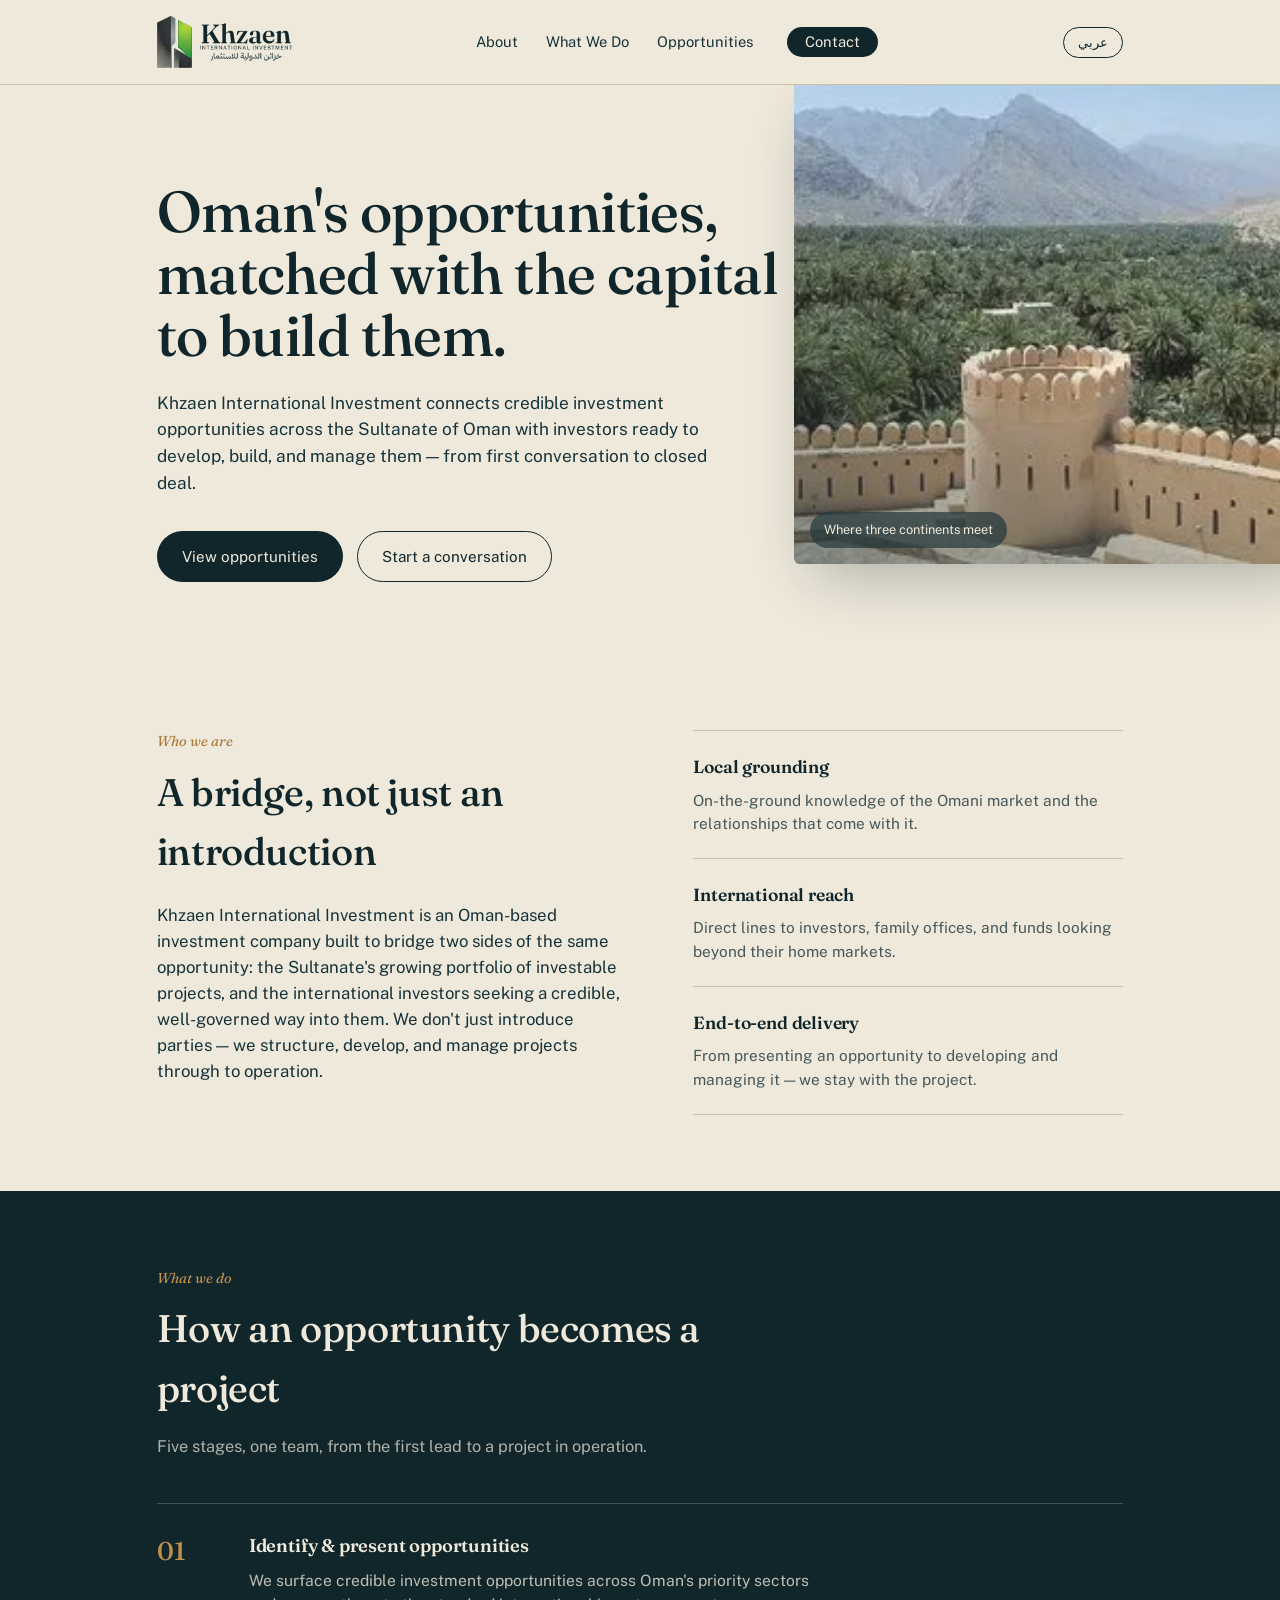
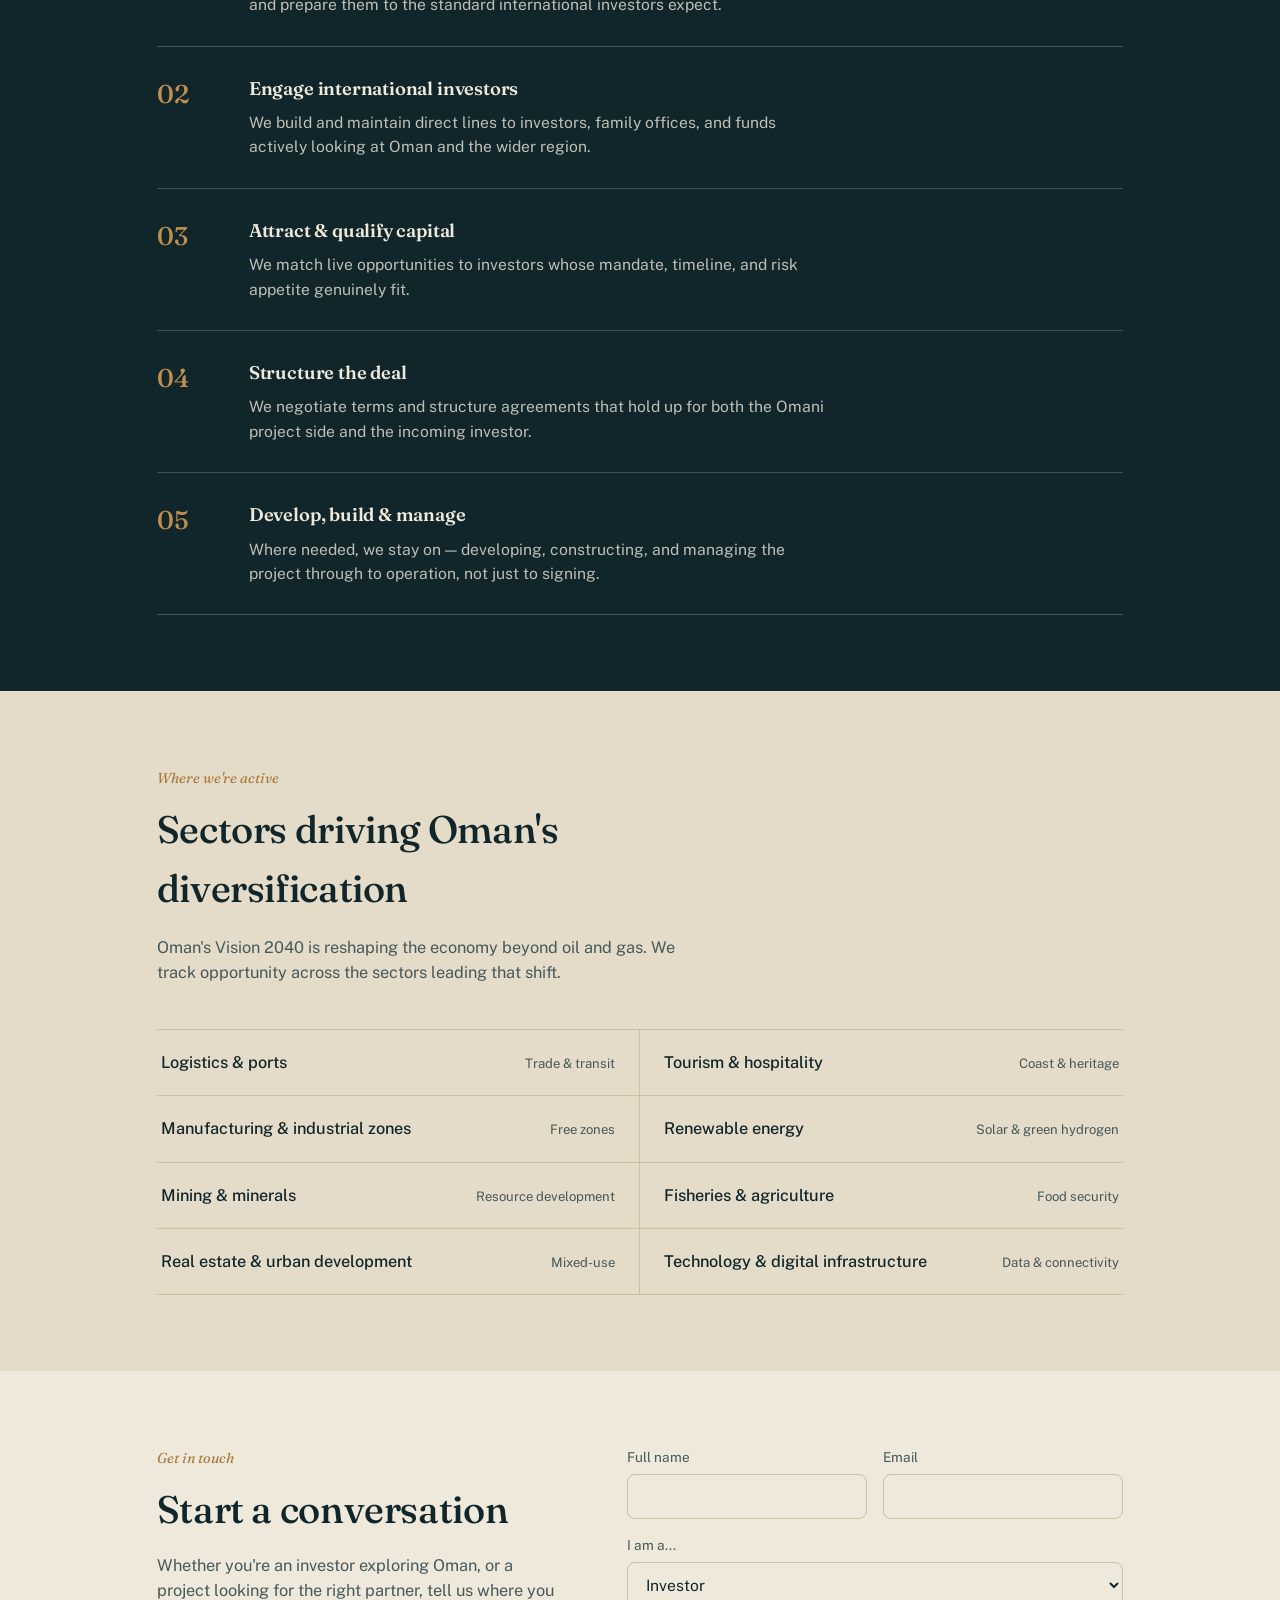
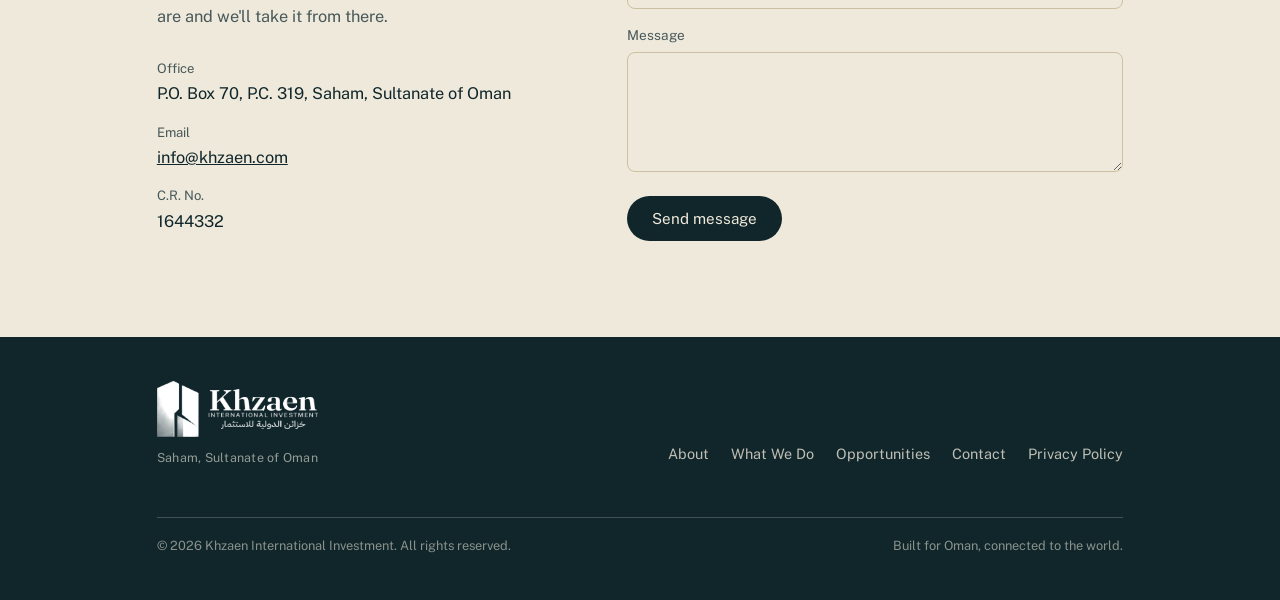
==== commit 19c8a4bc: "Add CR number, registered address, privacy policy, OG tags, favicon" ====
--- a/index.html
+++ b/index.html
@@ -5,6 +5,51 @@
 <meta name="viewport" content="width=device-width, initial-scale=1.0">
 <title>Khzaen International Investment | خزائن الدولية للاستثمار</title>
 <meta name="description" content="Khzaen International Investment connects credible investment opportunities in the Sultanate of Oman with international investors — from first conversation to closed deal.">
+<link rel="canonical" href="https://www.khzaen.com/">
+
+<link rel="icon" href="/favicon.ico" sizes="any">
+<link rel="icon" type="image/png" sizes="32x32" href="/favicon-32x32.png">
+<link rel="icon" type="image/png" sizes="16x16" href="/favicon-16x16.png">
+<link rel="apple-touch-icon" sizes="180x180" href="/apple-touch-icon.png">
+
+<meta property="og:type" content="website">
+<meta property="og:site_name" content="Khzaen International Investment">
+<meta property="og:title" content="Khzaen International Investment | خزائن الدولية للاستثمار">
+<meta property="og:description" content="Khzaen International Investment connects credible investment opportunities in the Sultanate of Oman with international investors — from first conversation to closed deal.">
+<meta property="og:url" content="https://www.khzaen.com/">
+<meta property="og:image" content="https://www.khzaen.com/assets/letterhead_logos/khzaen-logo-color.png">
+<meta property="og:locale" content="en_US">
+<meta property="og:locale:alternate" content="ar_OM">
+
+<meta name="twitter:card" content="summary_large_image">
+<meta name="twitter:title" content="Khzaen International Investment | خزائن الدولية للاستثمار">
+<meta name="twitter:description" content="Khzaen International Investment connects credible investment opportunities in the Sultanate of Oman with international investors — from first conversation to closed deal.">
+<meta name="twitter:image" content="https://www.khzaen.com/assets/letterhead_logos/khzaen-logo-color.png">
+
+<script type="application/ld+json">
+{
+  "@context": "https://schema.org",
+  "@type": "Organization",
+  "name": "Khzaen International Investment",
+  "alternateName": "خزائن الدولية للاستثمار",
+  "url": "https://www.khzaen.com/",
+  "logo": "https://www.khzaen.com/assets/letterhead_logos/khzaen-logo-color.png",
+  "email": "info@khzaen.com",
+  "identifier": {
+    "@type": "PropertyValue",
+    "name": "Commercial Registration Number",
+    "value": "1644332"
+  },
+  "address": {
+    "@type": "PostalAddress",
+    "postOfficeBoxNumber": "70",
+    "postalCode": "319",
+    "addressLocality": "Saham",
+    "addressCountry": "OM"
+  }
+}
+</script>
+
 <link rel="stylesheet" href="styles.css?v=2">
 </head>
 <body>
@@ -213,13 +258,13 @@
 
         <dl class="contact-detail">
           <dt data-en>Office</dt><dt data-ar>المكتب</dt>
-          <dd data-en>Muscat, Sultanate of Oman</dd><dd data-ar>مسقط، سلطنة عُمان</dd>
+          <dd data-en>P.O. Box 70, P.C. 319, Saham, Sultanate of Oman</dd><dd data-ar>ص.ب. 70، ر.ب. 319، صحم، سلطنة عُمان</dd>
 
           <dt data-en>Email</dt><dt data-ar>البريد الإلكتروني</dt>
           <dd><a href="mailto:info@khzaen.com">info@khzaen.com</a></dd>
 
-          <dt data-en>Phone</dt><dt data-ar>الهاتف</dt>
-          <dd><a href="tel:+96800000000">+968 00 000 000</a></dd>
+          <dt data-en>C.R. No.</dt><dt data-ar>رقم السجل التجاري</dt>
+          <dd data-en>1644332</dd><dd data-ar>1644332</dd>
         </dl>
       </div>
 
@@ -264,8 +309,8 @@
     <div class="brand">
       <img src="assets/letterhead_logos/khzaen-logo-white.png" alt="Khzaen International Investment | خزائن الدولية للاستثمار" class="brand-logo brand-logo-footer">
       <p class="office-line">
-        <span data-en>Muscat, Sultanate of Oman</span>
-        <span data-ar>مسقط، سلطنة عُمان</span>
+        <span data-en>Saham, Sultanate of Oman</span>
+        <span data-ar>صحم، سلطنة عُمان</span>
       </p>
     </div>
     <nav class="footer-nav">
@@ -273,6 +318,7 @@
       <a href="#what-we-do"><span data-en>What We Do</span><span data-ar>ماذا نقدم</span></a>
       <a href="#sectors"><span data-en>Opportunities</span><span data-ar>الفرص</span></a>
       <a href="#contact"><span data-en>Contact</span><span data-ar>تواصل معنا</span></a>
+      <a href="privacy.html"><span data-en>Privacy Policy</span><span data-ar>سياسة الخصوصية</span></a>
     </nav>
     <div class="footer-meta">
       <span data-en>© 2026 Khzaen International Investment. All rights reserved.</span>
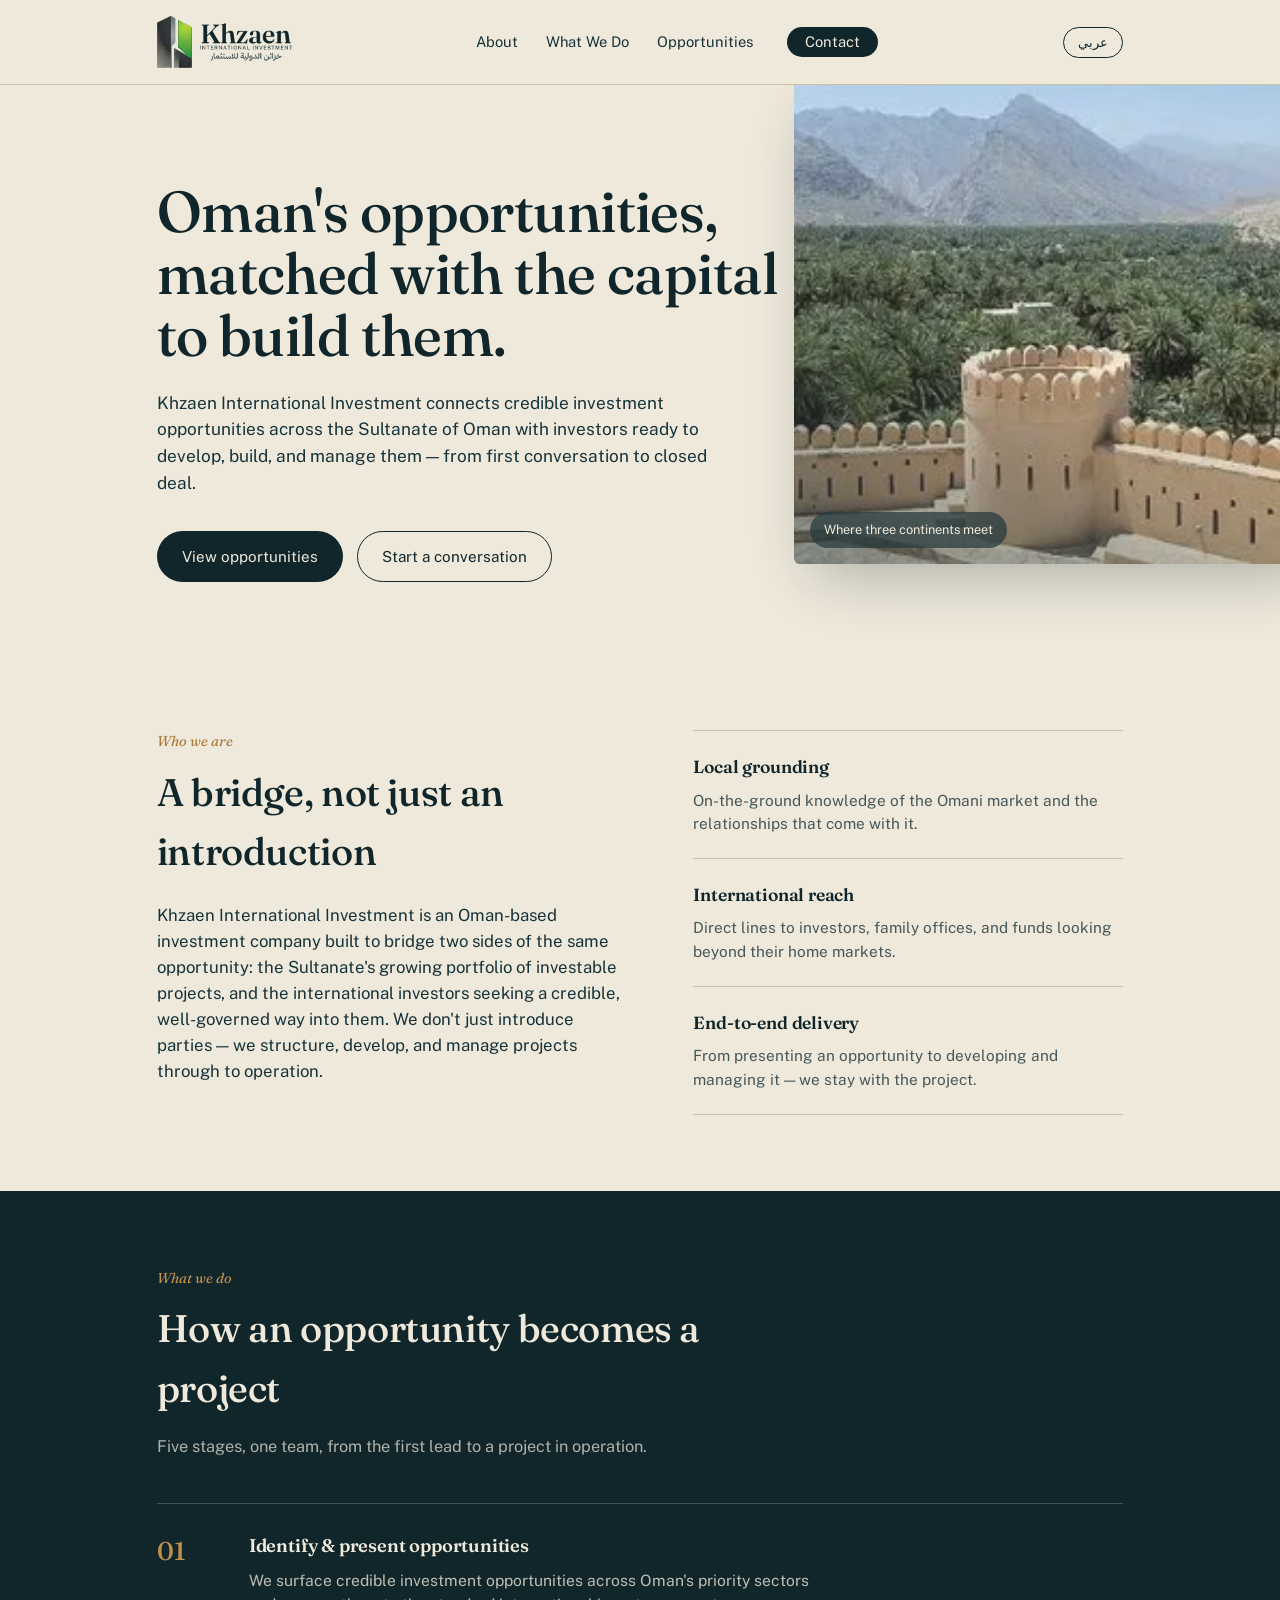
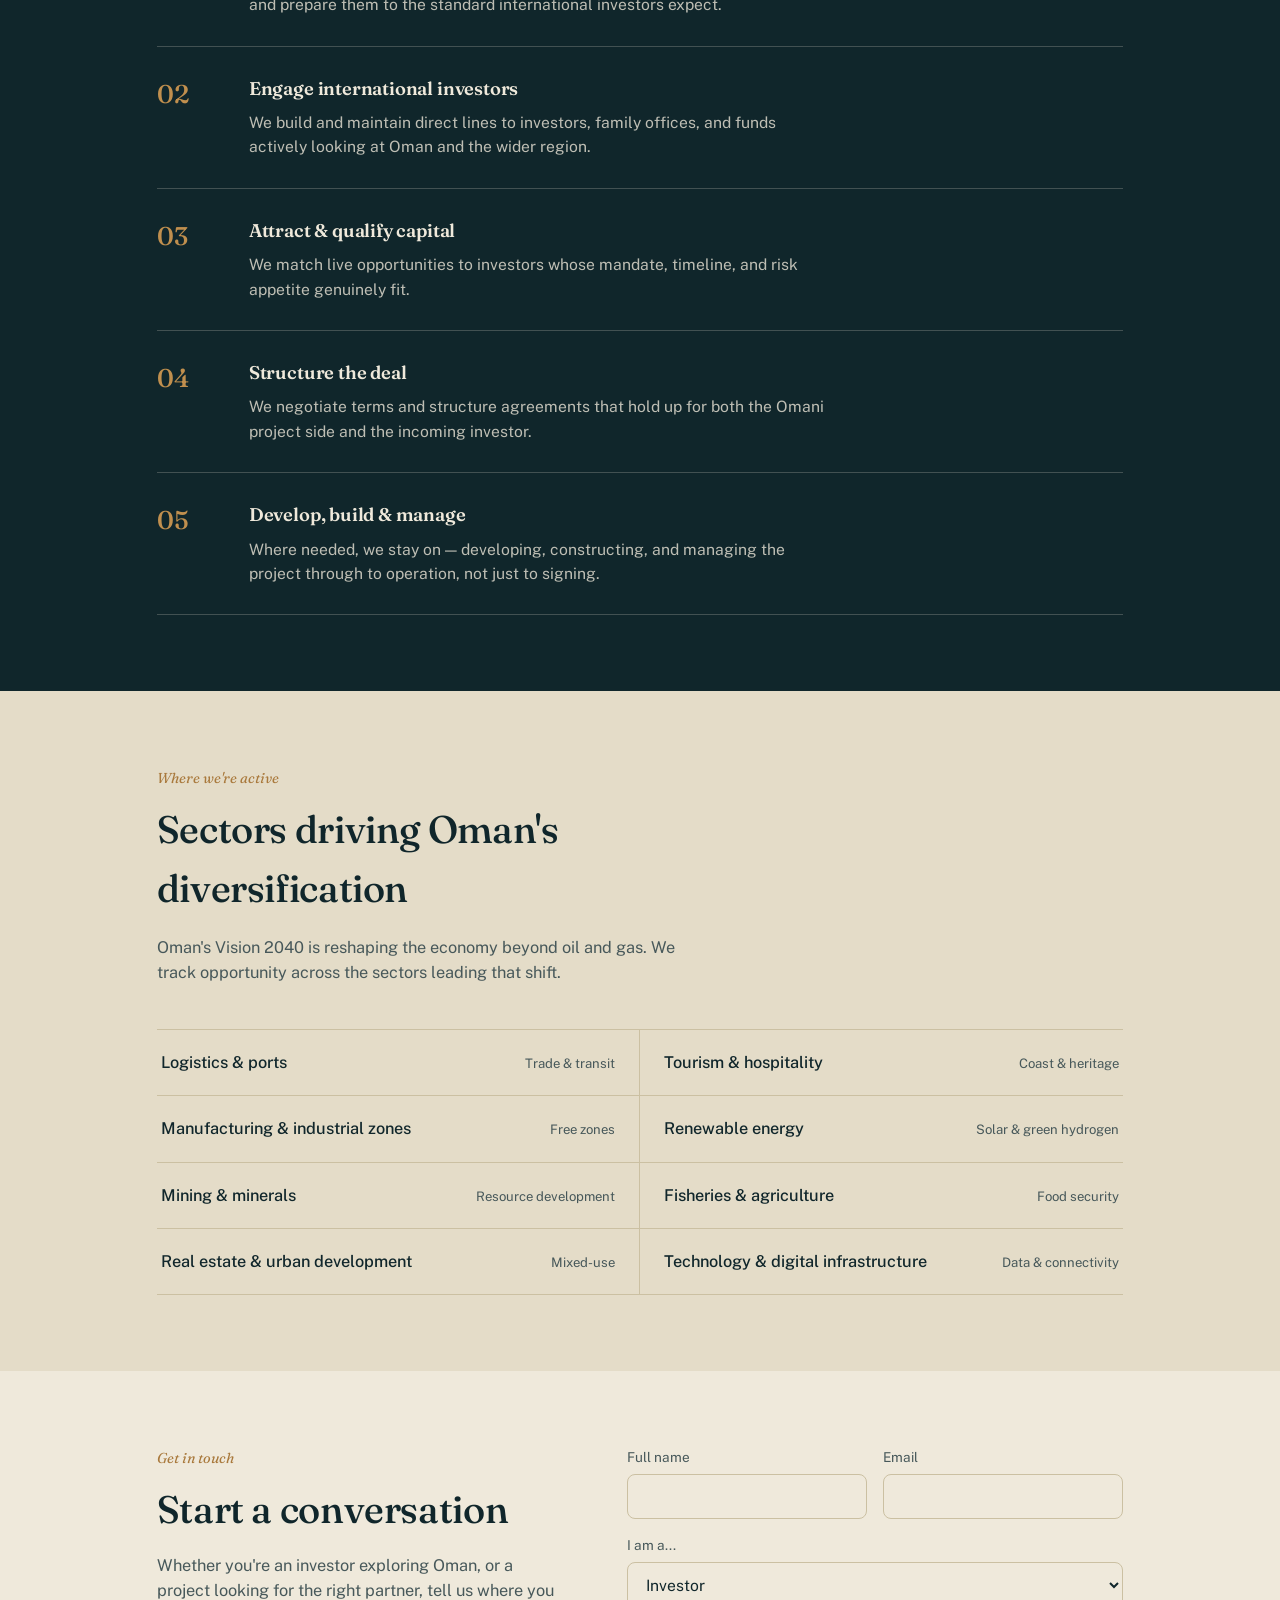
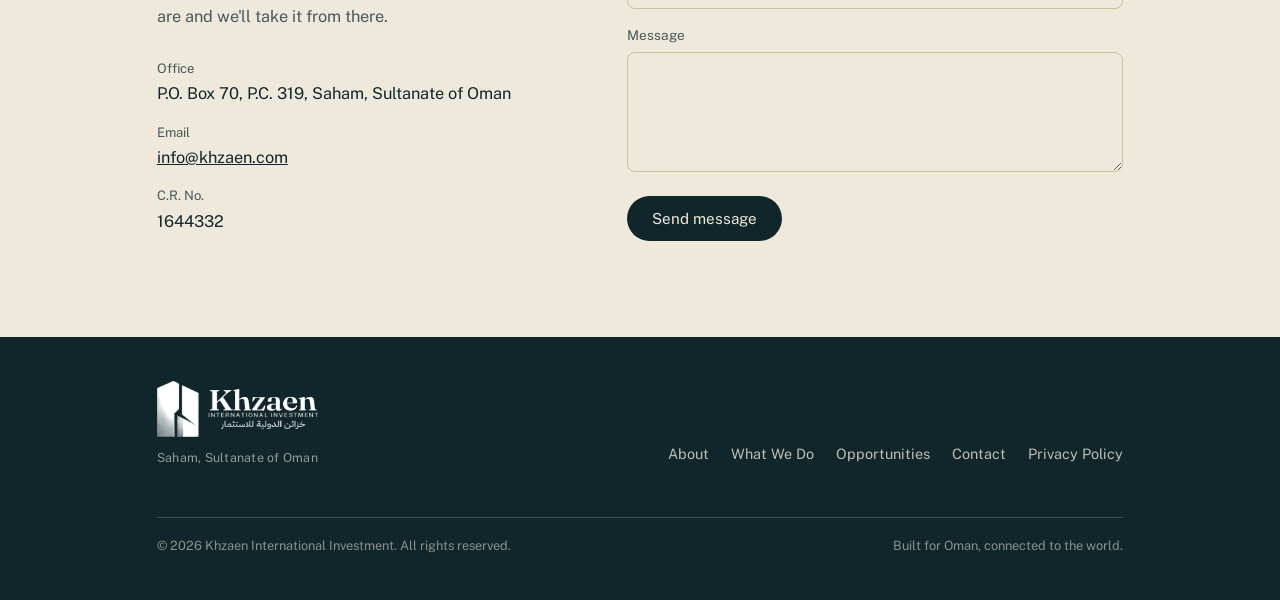
==== commit b753a7ac: "Fix invisible dropdown popup and bump CSS cache version" ====
--- a/index.html
+++ b/index.html
@@ -50,7 +50,7 @@
 }
 </script>
 
-<link rel="stylesheet" href="styles.css?v=2">
+<link rel="stylesheet" href="styles.css?v=3">
 </head>
 <body>
 
@@ -269,6 +269,10 @@
       </div>
 
       <form class="contact-form" id="contactForm">
+        <div style="position:absolute; left:-9999px; top:-9999px;" aria-hidden="true">
+          <label for="website">Website</label>
+          <input type="text" id="website" name="website" tabindex="-1" autocomplete="off">
+        </div>
         <div class="form-row">
           <div>
             <label for="name"><span data-en>Full name</span><span data-ar>الاسم الكامل</span></label>
@@ -285,6 +289,9 @@
           <select id="role" name="role">
             <option value="investor" data-en="Investor" data-ar="مستثمر">Investor</option>
             <option value="project" data-en="Project owner" data-ar="صاحب مشروع">Project owner</option>
+            <option value="government" data-en="Government / public sector" data-ar="الحكومة / القطاع العام">Government / public sector</option>
+            <option value="media" data-en="Media / press" data-ar="الإعلام / الصحافة">Media / press</option>
+            <option value="service" data-en="Service provider / consultant" data-ar="مزود خدمة / استشاري">Service provider / consultant</option>
             <option value="other" data-en="Other" data-ar="أخرى">Other</option>
           </select>
         </div>
--- a/styles.css
+++ b/styles.css
@@ -256,10 +256,15 @@
 form.contact-form{ display:flex; flex-direction:column; gap:16px; }
 .form-row{ display:grid; grid-template-columns:1fr 1fr; gap:16px; }
 label{ display:block; font-size:0.85rem; color:var(--ink-soft); margin-bottom:6px; }
-input, select, textarea{
+input, textarea{
   width:100%; border:1px solid var(--line); background:transparent;
   padding:12px 14px; border-radius:8px; font-size:0.98rem; color:var(--ink);
   font-family:inherit;
+}
+select{
+  width:100%; border:1px solid var(--line); background:var(--paper);
+  padding:12px 14px; border-radius:8px; font-size:0.98rem; color:var(--ink);
+  font-family:inherit; cursor:pointer;
 }
 input:focus, select:focus, textarea:focus{
   outline:2px solid var(--brass); outline-offset:1px; border-color:var(--brass);
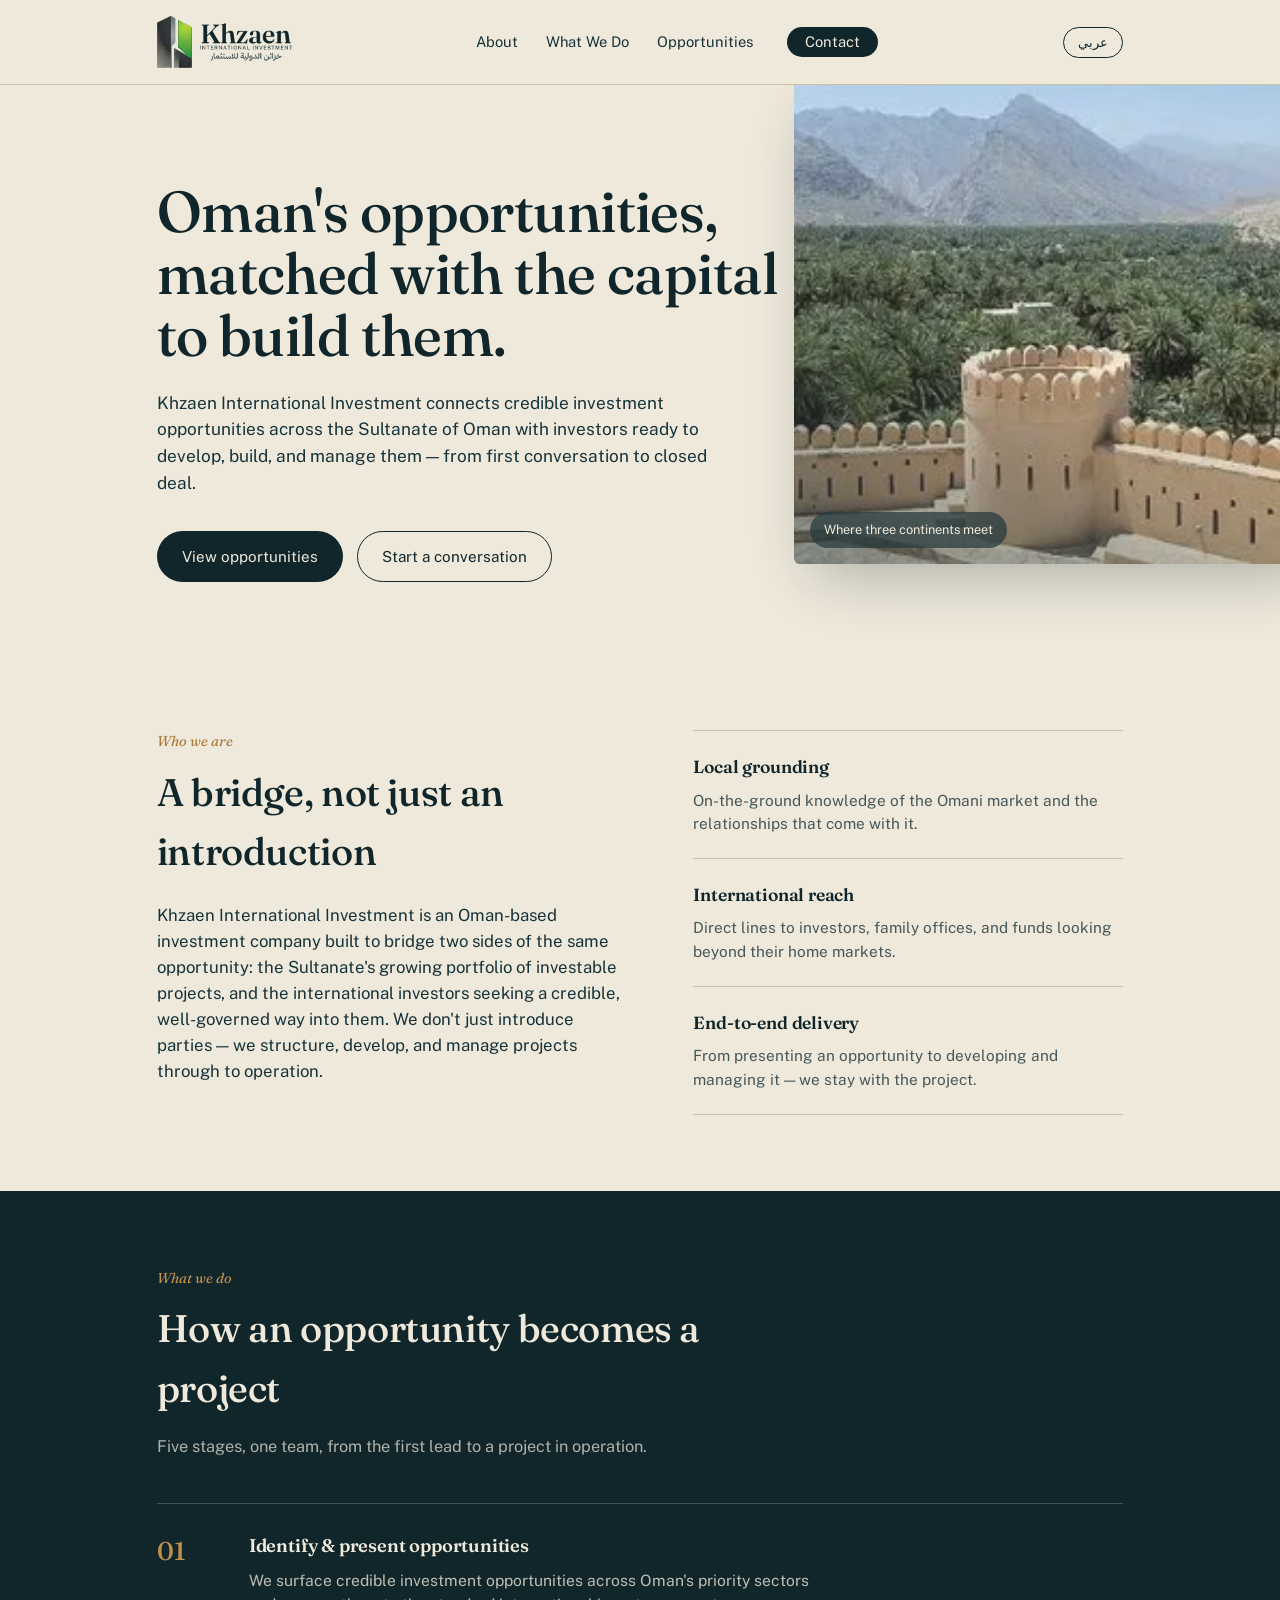
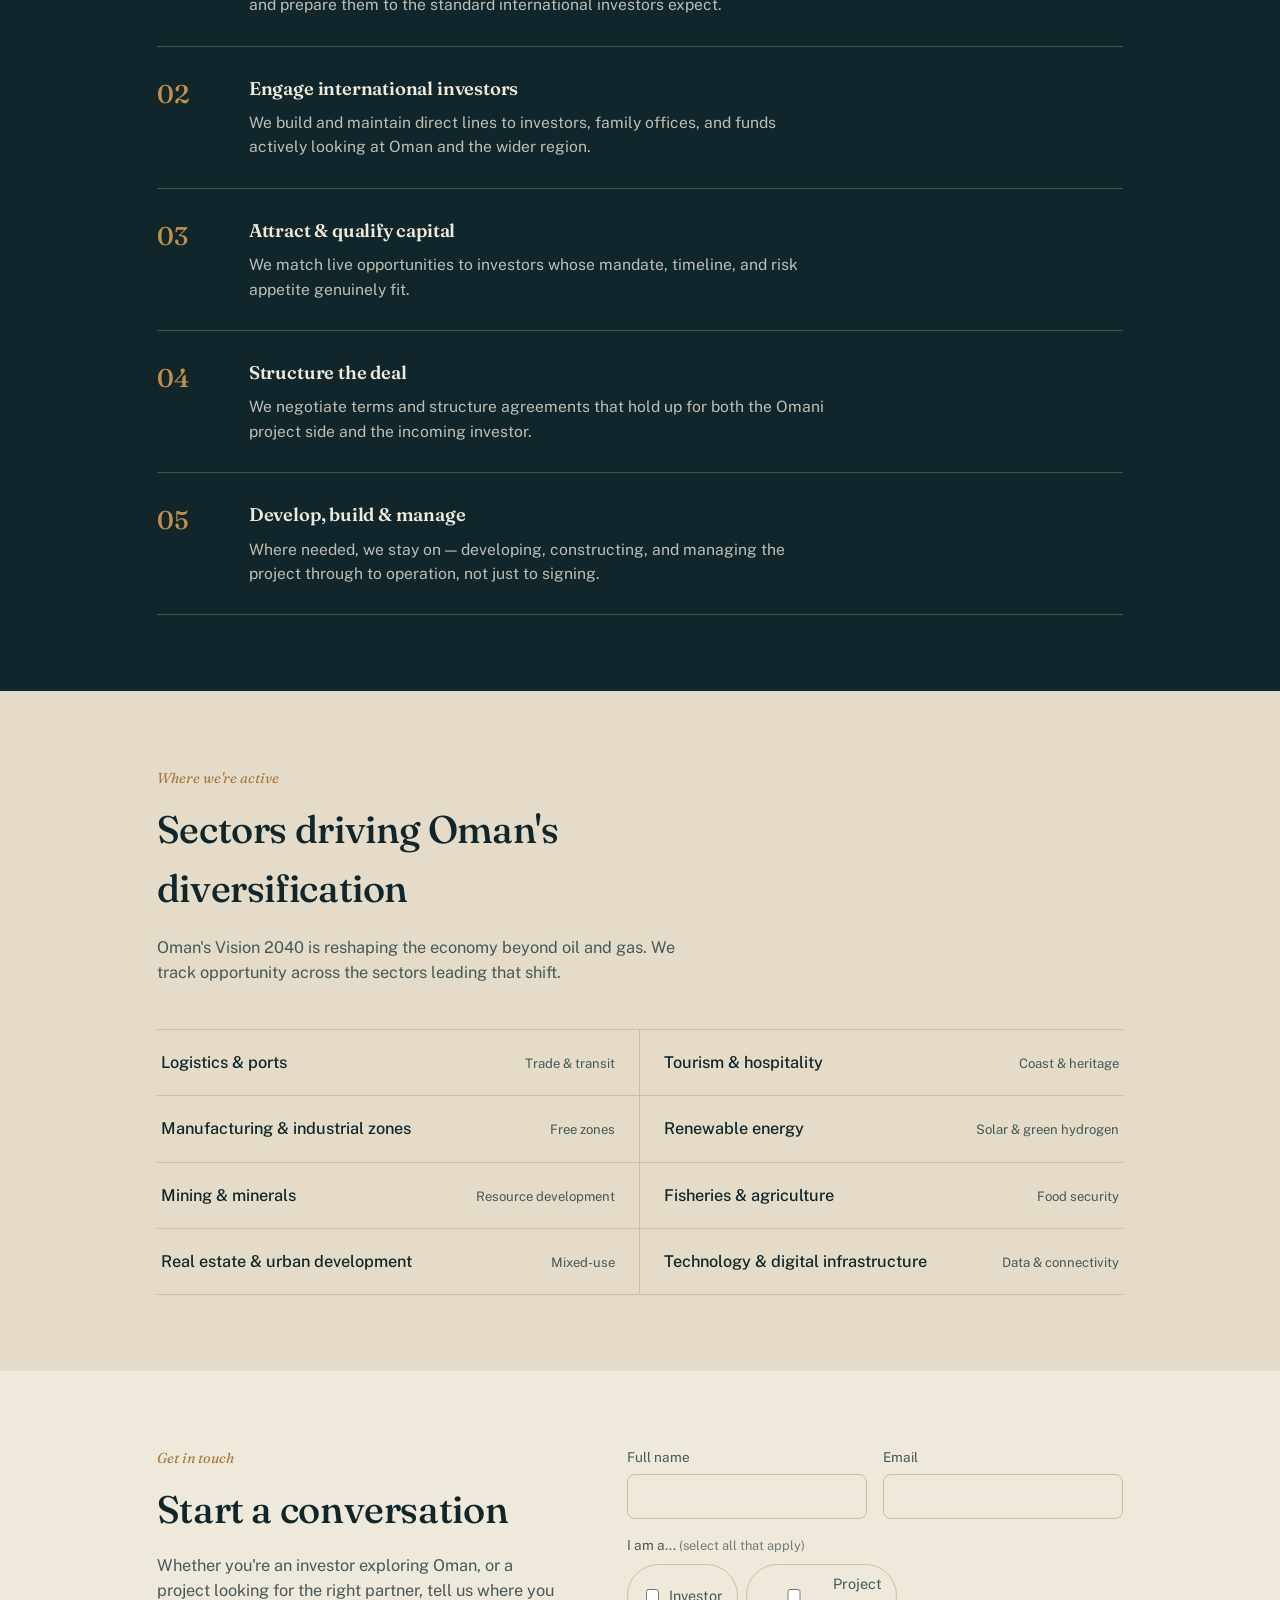
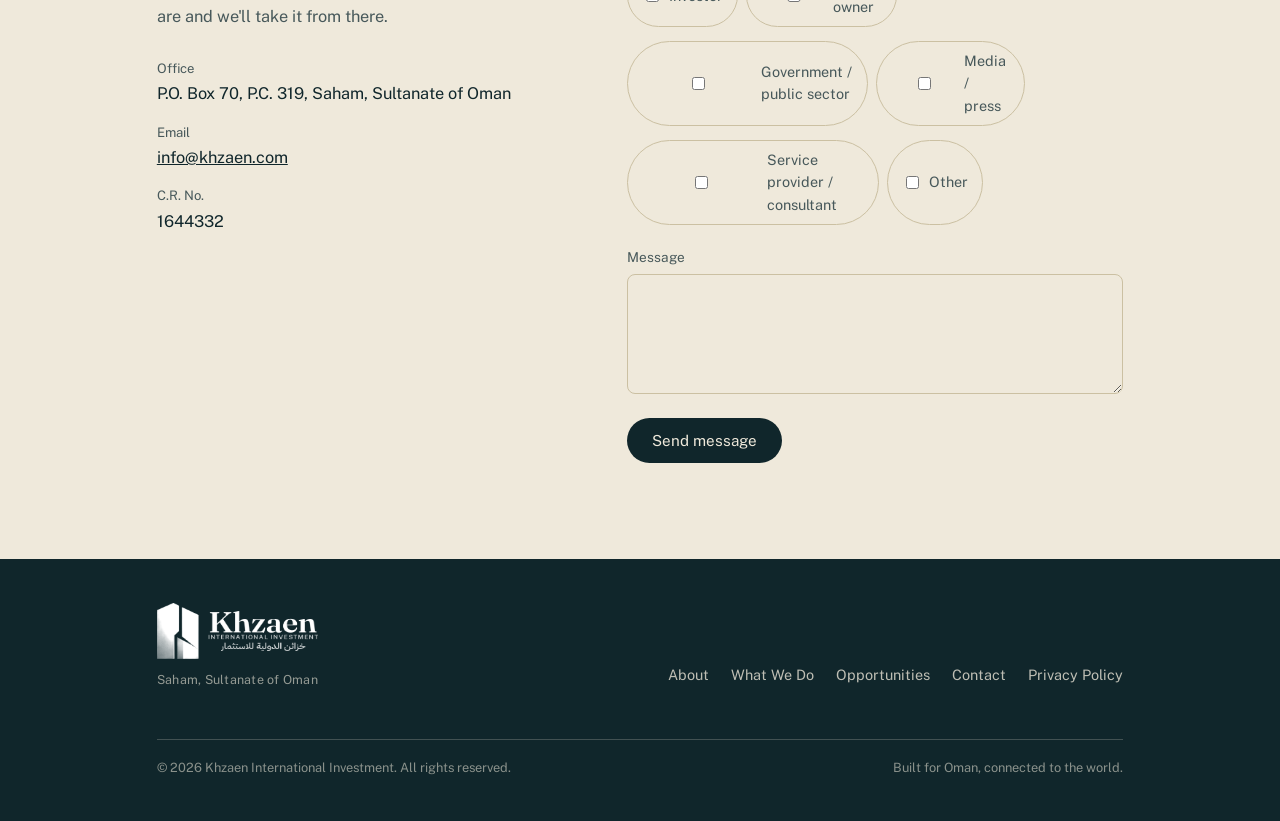
==== commit dae9a484: "Change role field to multi-select checkboxes" ====
--- a/index.html
+++ b/index.html
@@ -284,17 +284,38 @@
           </div>
         </div>
 
-        <div>
-          <label for="role"><span data-en>I am a...</span><span data-ar>أنا...</span></label>
-          <select id="role" name="role">
-            <option value="investor" data-en="Investor" data-ar="مستثمر">Investor</option>
-            <option value="project" data-en="Project owner" data-ar="صاحب مشروع">Project owner</option>
-            <option value="government" data-en="Government / public sector" data-ar="الحكومة / القطاع العام">Government / public sector</option>
-            <option value="media" data-en="Media / press" data-ar="الإعلام / الصحافة">Media / press</option>
-            <option value="service" data-en="Service provider / consultant" data-ar="مزود خدمة / استشاري">Service provider / consultant</option>
-            <option value="other" data-en="Other" data-ar="أخرى">Other</option>
-          </select>
-        </div>
+        <fieldset class="role-group">
+          <legend>
+            <span data-en>I am a...</span><span data-ar>أنا...</span>
+            <span class="role-hint"><span data-en> (select all that apply)</span><span data-ar> (اختر كل ما ينطبق)</span></span>
+          </legend>
+          <div class="role-options">
+            <label class="role-option">
+              <input type="checkbox" name="role[]" value="investor">
+              <span data-en>Investor</span><span data-ar>مستثمر</span>
+            </label>
+            <label class="role-option">
+              <input type="checkbox" name="role[]" value="project">
+              <span data-en>Project owner</span><span data-ar>صاحب مشروع</span>
+            </label>
+            <label class="role-option">
+              <input type="checkbox" name="role[]" value="government">
+              <span data-en>Government / public sector</span><span data-ar>الحكومة / القطاع العام</span>
+            </label>
+            <label class="role-option">
+              <input type="checkbox" name="role[]" value="media">
+              <span data-en>Media / press</span><span data-ar>الإعلام / الصحافة</span>
+            </label>
+            <label class="role-option">
+              <input type="checkbox" name="role[]" value="service">
+              <span data-en>Service provider / consultant</span><span data-ar>مزود خدمة / استشاري</span>
+            </label>
+            <label class="role-option">
+              <input type="checkbox" name="role[]" value="other">
+              <span data-en>Other</span><span data-ar>أخرى</span>
+            </label>
+          </div>
+        </fieldset>
 
         <div>
           <label for="message"><span data-en>Message</span><span data-ar>الرسالة</span></label>
--- a/styles.css
+++ b/styles.css
@@ -272,6 +272,26 @@
 textarea{ min-height:120px; resize:vertical; }
 .form-note{ font-size:0.82rem; color:var(--ink-soft); margin-top:4px; }
 
+fieldset.role-group{ border:none; margin:0; padding:0; }
+fieldset.role-group legend{ display:block; font-size:0.85rem; color:var(--ink-soft); margin-bottom:8px; padding:0; }
+.role-hint{ font-size:0.8rem; opacity:0.75; }
+.role-options{ display:flex; flex-wrap:wrap; gap:8px; }
+.role-option{
+  display:inline-flex; align-items:center; gap:7px;
+  border:1px solid var(--line); border-radius:999px;
+  padding:8px 14px; font-size:0.9rem; cursor:pointer;
+  transition:border-color .15s ease, background .15s ease;
+}
+.role-option input[type="radio"]{
+  width:auto; margin:0; cursor:pointer; accent-color:var(--brass);
+}
+.role-option:has(input:checked){
+  border-color:var(--brass); background:rgba(169,121,60,0.08);
+}
+.role-option:has(input:focus-visible){
+  outline:2px solid var(--brass); outline-offset:2px;
+}
+
 /* footer --------------------------------------------------------------------- */
 footer{ background:var(--ink); color:var(--paper); padding-block:44px; }
 .footer-grid{ display:flex; justify-content:space-between; align-items:flex-end; flex-wrap:wrap; gap:24px; }
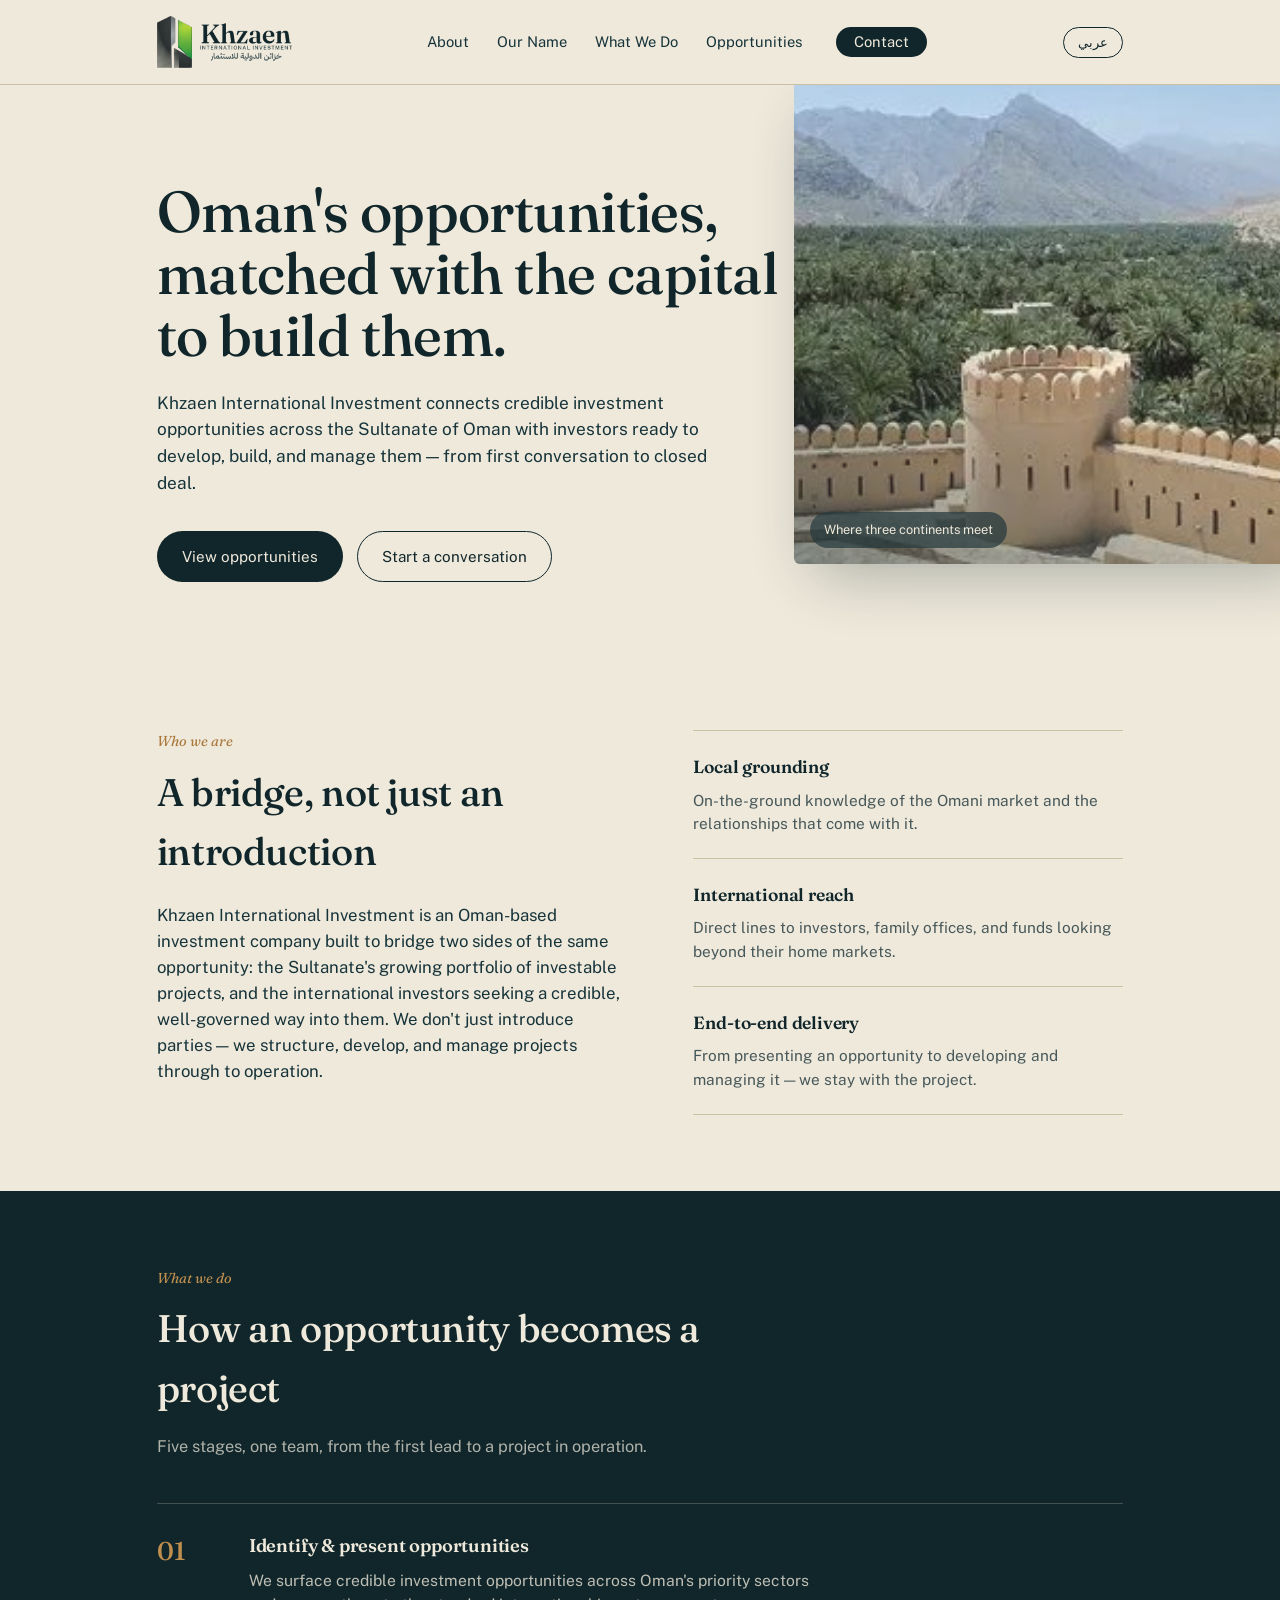
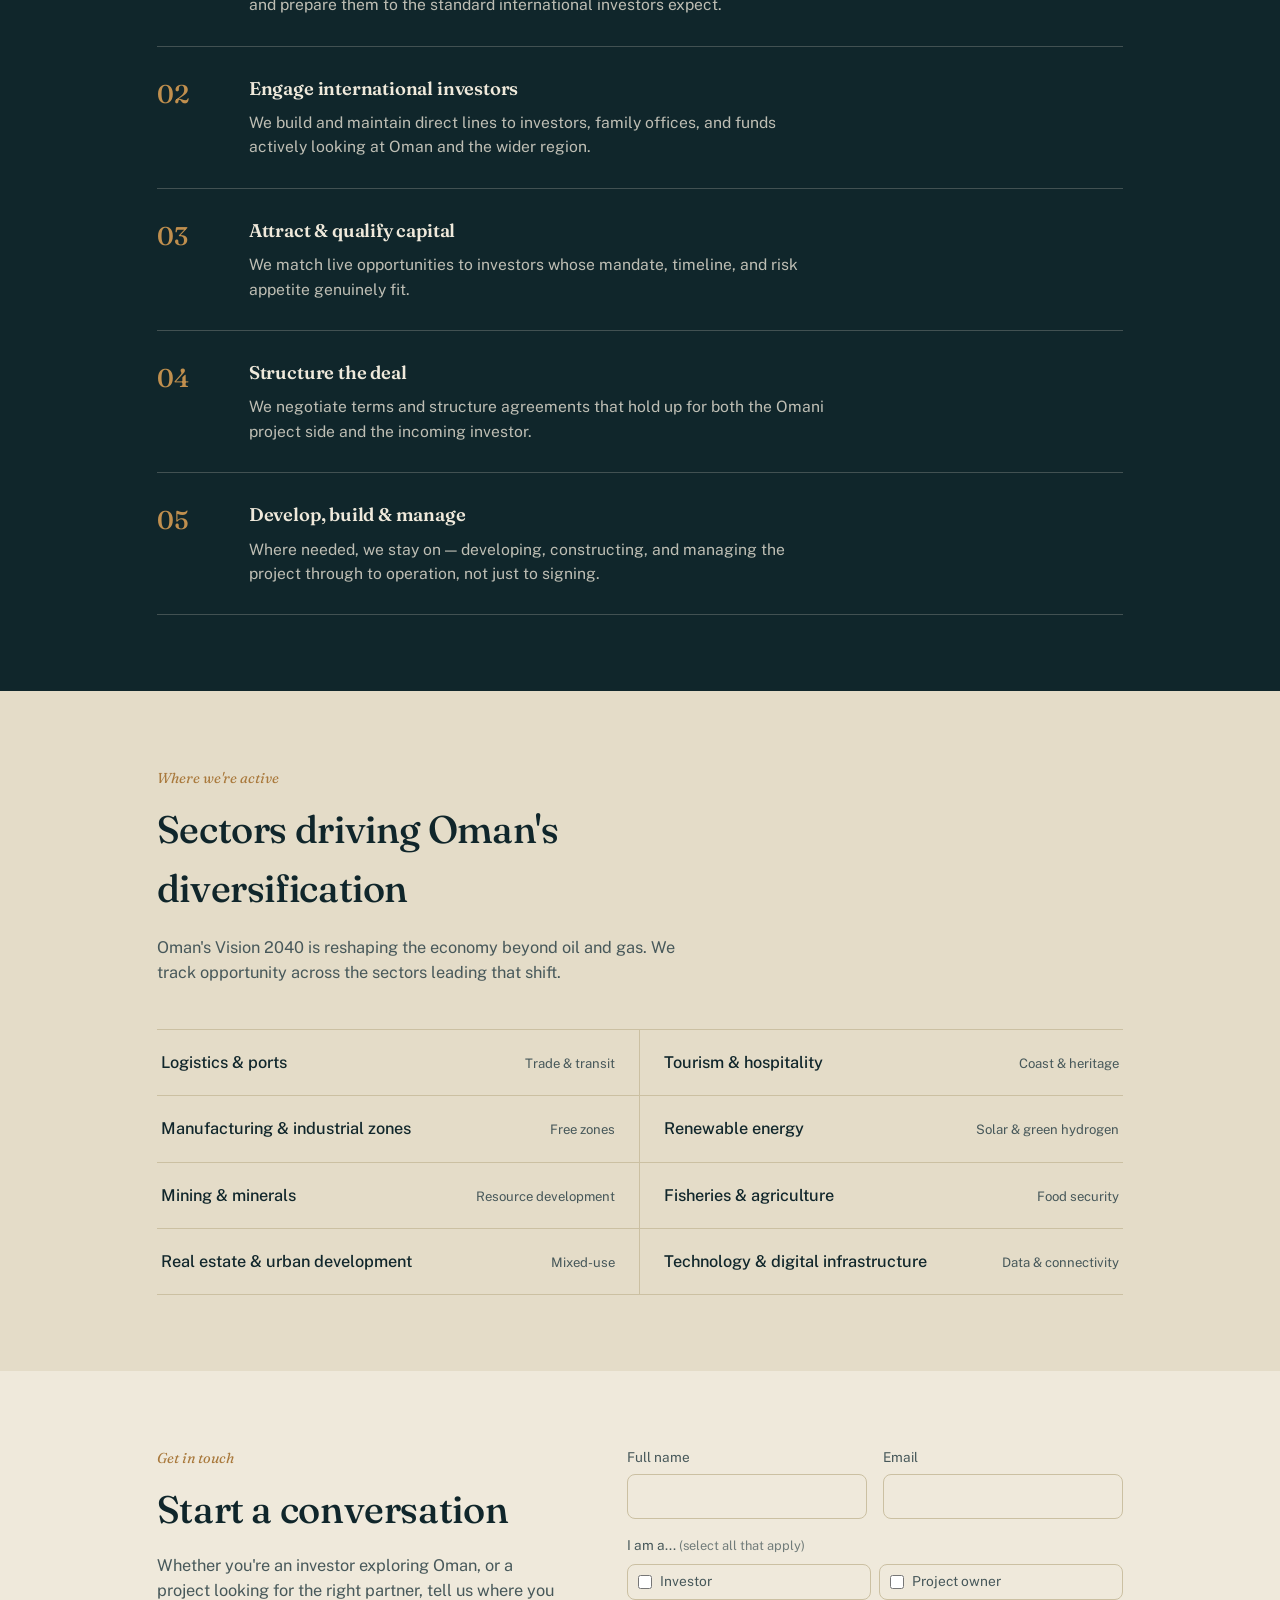
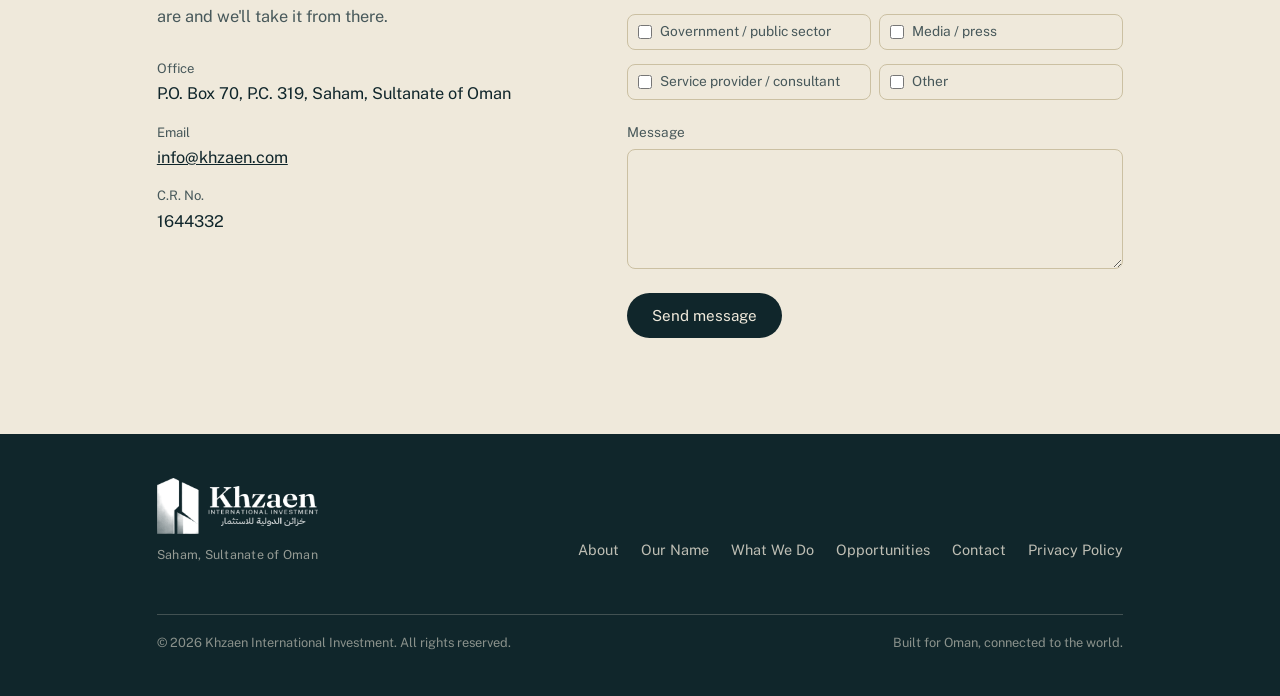
==== commit dd6ed9c4: "Add Our Name page telling the story behind the Khzaen name" ====
--- a/index.html
+++ b/index.html
@@ -62,6 +62,7 @@
 
     <nav class="primary-nav">
       <a href="#about"><span data-en>About</span><span data-ar>من نحن</span></a>
+      <a href="our-name.html"><span data-en>Our Name</span><span data-ar>اسمنا</span></a>
       <a href="#what-we-do"><span data-en>What We Do</span><span data-ar>ماذا نقدم</span></a>
       <a href="#sectors"><span data-en>Opportunities</span><span data-ar>الفرص</span></a>
       <a href="#contact" class="nav-cta"><span data-en>Contact</span><span data-ar>تواصل معنا</span></a>
@@ -80,6 +81,7 @@
 
   <nav class="mobile-nav" id="mobileNav">
     <a href="#about"><span data-en>About</span><span data-ar>من نحن</span></a>
+    <a href="our-name.html"><span data-en>Our Name</span><span data-ar>اسمنا</span></a>
     <a href="#what-we-do"><span data-en>What We Do</span><span data-ar>ماذا نقدم</span></a>
     <a href="#sectors"><span data-en>Opportunities</span><span data-ar>الفرص</span></a>
     <a href="#contact"><span data-en>Contact</span><span data-ar>تواصل معنا</span></a>
@@ -343,6 +345,7 @@
     </div>
     <nav class="footer-nav">
       <a href="#about"><span data-en>About</span><span data-ar>من نحن</span></a>
+      <a href="our-name.html"><span data-en>Our Name</span><span data-ar>اسمنا</span></a>
       <a href="#what-we-do"><span data-en>What We Do</span><span data-ar>ماذا نقدم</span></a>
       <a href="#sectors"><span data-en>Opportunities</span><span data-ar>الفرص</span></a>
       <a href="#contact"><span data-en>Contact</span><span data-ar>تواصل معنا</span></a>
--- a/styles.css
+++ b/styles.css
@@ -275,21 +275,24 @@
 fieldset.role-group{ border:none; margin:0; padding:0; }
 fieldset.role-group legend{ display:block; font-size:0.85rem; color:var(--ink-soft); margin-bottom:8px; padding:0; }
 .role-hint{ font-size:0.8rem; opacity:0.75; }
-.role-options{ display:flex; flex-wrap:wrap; gap:8px; }
+.role-options{ display:grid; grid-template-columns:1fr 1fr; gap:8px; }
 .role-option{
-  display:inline-flex; align-items:center; gap:7px;
-  border:1px solid var(--line); border-radius:999px;
-  padding:8px 14px; font-size:0.9rem; cursor:pointer;
+  display:flex; align-items:flex-start; gap:8px;
+  border:1px solid var(--line); border-radius:8px;
+  padding:8px 10px; font-size:0.86rem; line-height:1.3; cursor:pointer;
   transition:border-color .15s ease, background .15s ease;
 }
-.role-option input[type="radio"]{
-  width:auto; margin:0; cursor:pointer; accent-color:var(--brass);
+.role-option input[type="checkbox"]{
+  width:14px; height:14px; margin:2px 0 0; flex-shrink:0; cursor:pointer; accent-color:var(--brass);
 }
 .role-option:has(input:checked){
   border-color:var(--brass); background:rgba(169,121,60,0.08);
 }
 .role-option:has(input:focus-visible){
   outline:2px solid var(--brass); outline-offset:2px;
+}
+@media (max-width:600px){
+  .role-options{ grid-template-columns:1fr; }
 }
 
 /* footer --------------------------------------------------------------------- */
